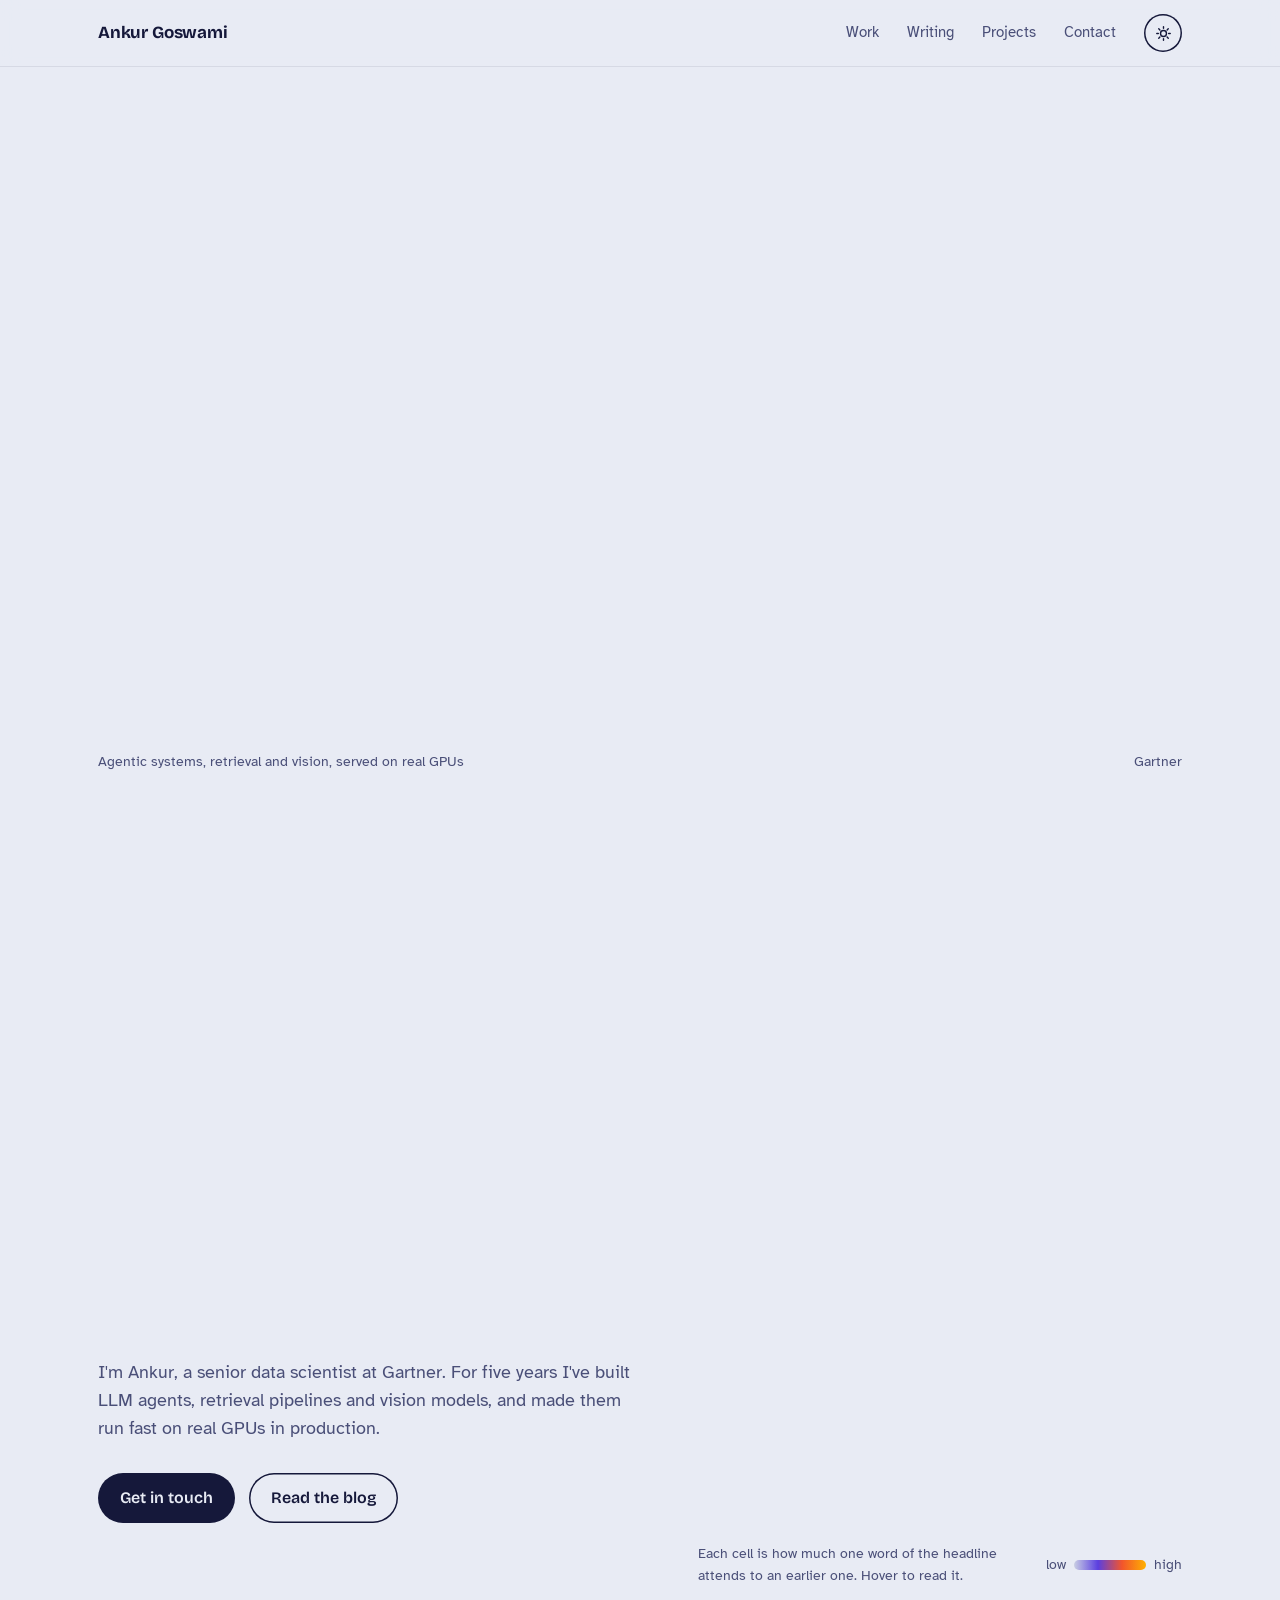
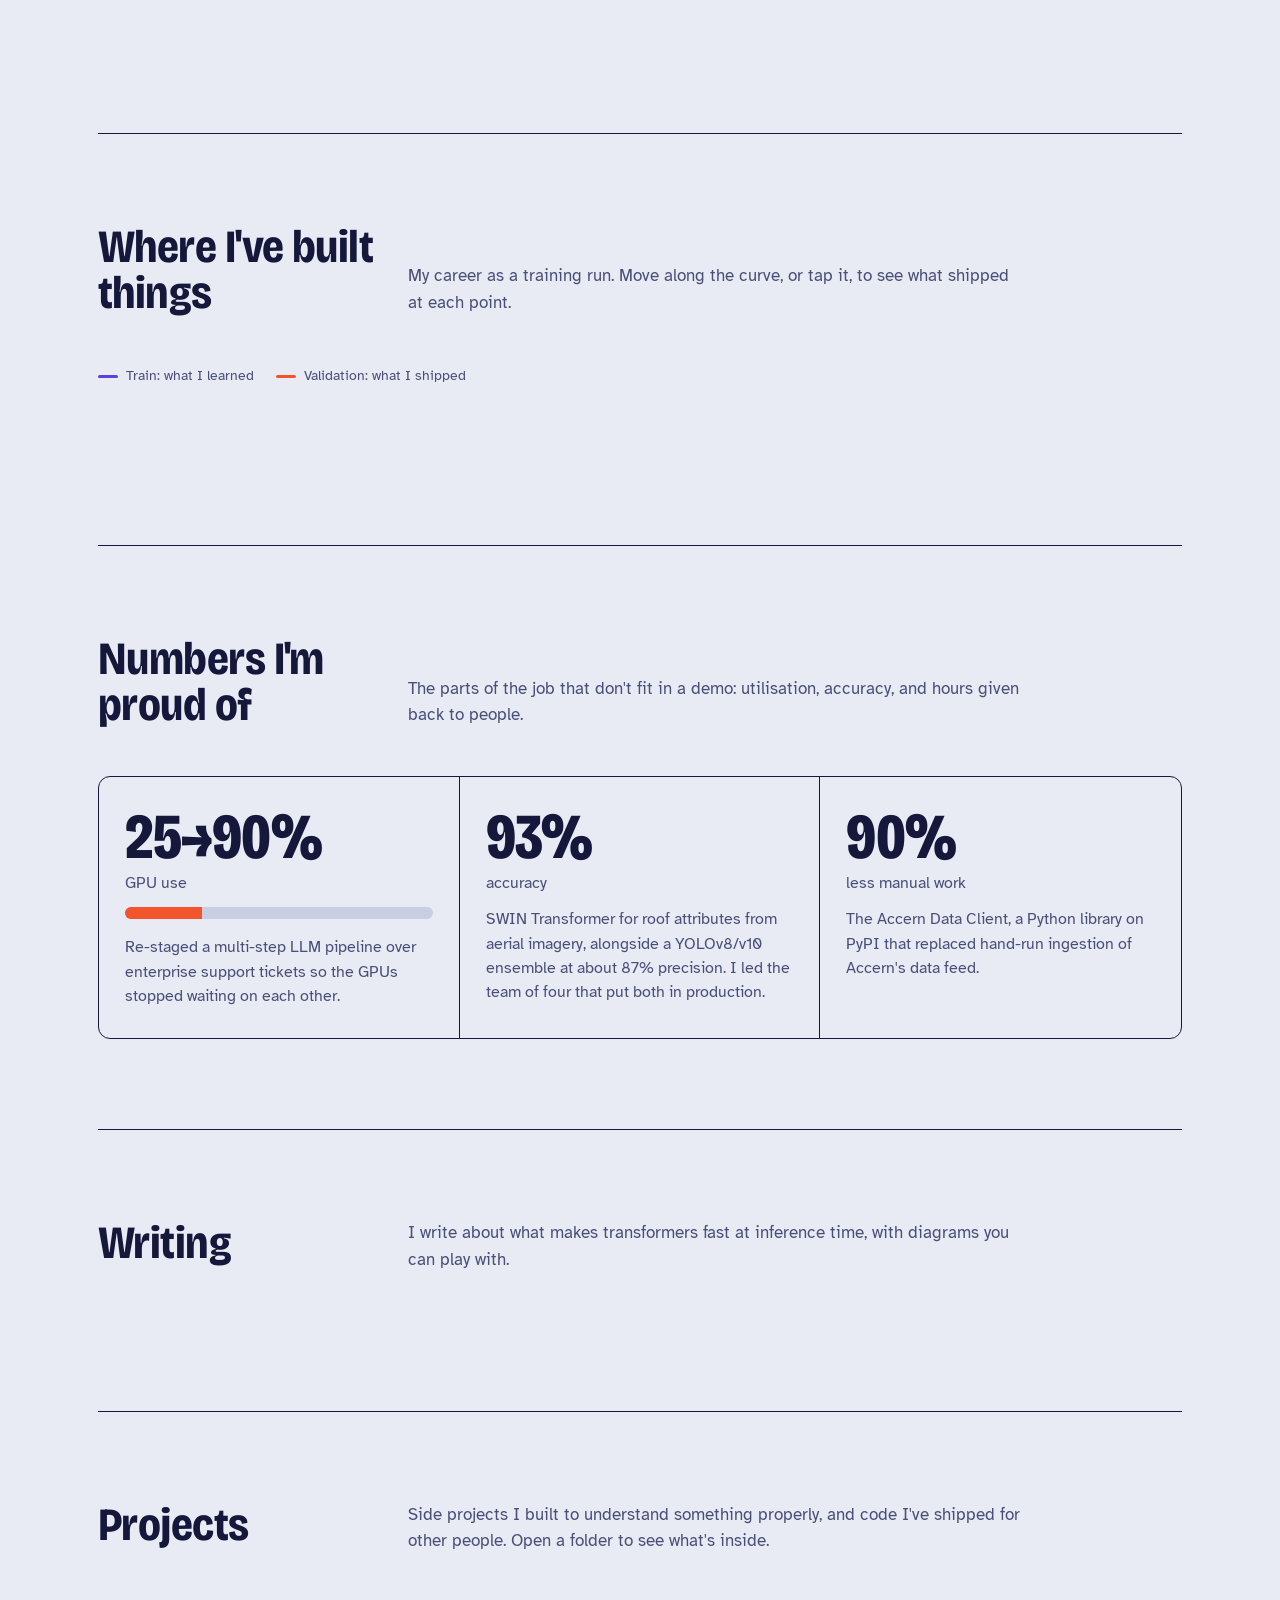
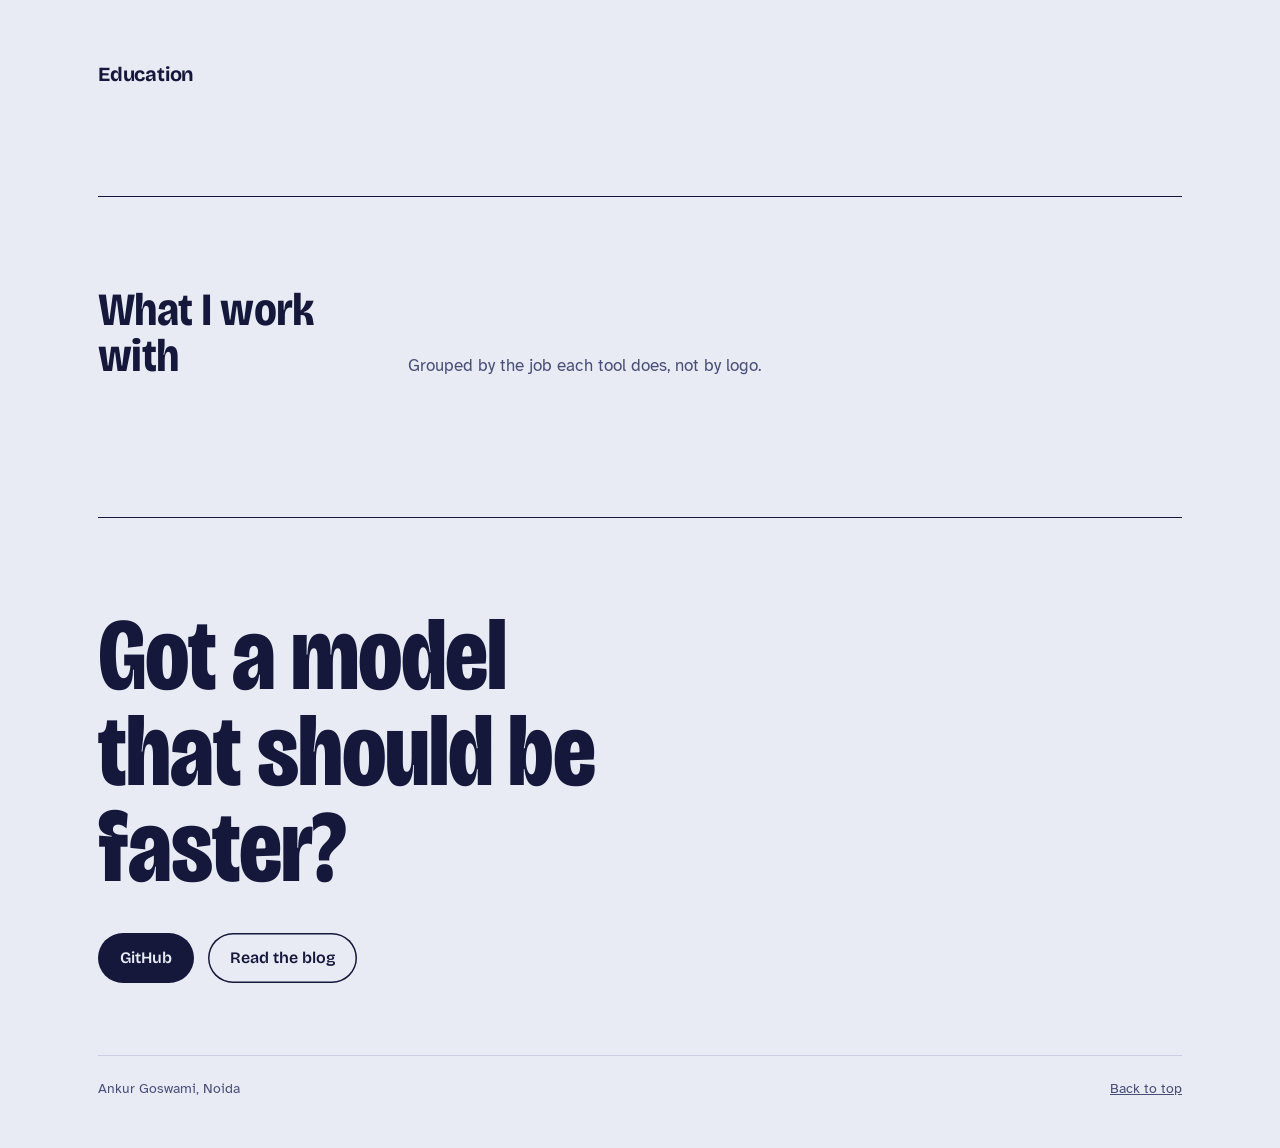
==== index.html @ 5a052a2c "Show skills grouped by job, with their logos Four columns on desktop, two on tablets, one on phones." ====
<!DOCTYPE html>
<html lang="en">
<head>
    <meta charset="UTF-8">
    <meta name="viewport" content="width=device-width, initial-scale=1.0">
    <title>Ankur Goswami — Data Scientist</title>
    <meta name="description" content="Ankur Goswami, senior data scientist. LLM agents, retrieval and vision models, served fast on real GPUs.">
    <script>try{var t=localStorage.getItem('theme')||(matchMedia('(prefers-color-scheme: dark)').matches?'dark':'light');document.documentElement.dataset.theme=t;}catch(e){}</script>
    <link rel="preconnect" href="https://fonts.googleapis.com">
    <link rel="preconnect" href="https://fonts.gstatic.com" crossorigin>
    <link href="https://fonts.googleapis.com/css2?family=Bricolage+Grotesque:opsz,wdth,wght@12..96,75..100,300..800&family=Atkinson+Hyperlegible:ital,wght@0,400;0,700;1,400&display=swap" rel="stylesheet">
    <link rel="stylesheet" href="tokens.css?v=1">
    <link rel="stylesheet" href="chrome.css?v=1">
    <link rel="stylesheet" href="home.css?v=5">
</head>
<body>
    <header class="topbar">
        <div class="topbar-inner">
            <a class="brand" href="#top" id="top">Ankur Goswami</a>
            <nav aria-label="Sections">
                <a href="#work">Work</a>
                <a href="#writing">Writing</a>
                <a href="#projects">Projects</a>
                <a href="#contact">Contact</a>
                <button class="theme-toggle" id="theme-toggle" aria-label="Switch to dark mode">
                    <svg class="icon-sun" viewBox="0 0 24 24" fill="none" stroke="currentColor" stroke-width="2" stroke-linecap="round" aria-hidden="true"><circle cx="12" cy="12" r="4.2"/><path d="M12 2.5v2.2M12 19.3v2.2M2.5 12h2.2M19.3 12h2.2M5.3 5.3l1.6 1.6M17.1 17.1l1.6 1.6M5.3 18.7l1.6-1.6M17.1 6.9l1.6-1.6"/></svg>
                    <svg class="icon-moon" viewBox="0 0 24 24" fill="currentColor" aria-hidden="true"><path d="M20 14.6A8.5 8.5 0 0 1 9.4 4a8.5 8.5 0 1 0 10.6 10.6z"/></svg>
                </button>
            </nav>
        </div>
    </header>

    <main class="wrap">
        <section class="intro" aria-labelledby="title">
            <h1 class="title" id="title">
                <span class="visually-hidden">Ankur Goswami, data scientist and AI researcher</span>
                <canvas id="title-canvas" data-titles="DATA SCIENTIST|AI RESEARCHER" aria-hidden="true"></canvas>
            </h1>
            <div class="title-meta">
                <span>Agentic systems, retrieval and vision, served on real GPUs</span>
                <span>Gartner</span>
            </div>
        </section>

        <section class="about" id="about" aria-label="About">
            <div class="hero">
                <div>
                    <p class="headline" id="headline" aria-label="I teach machines to think, so people can spend more time on what matters."></p>
                    <p class="lede">I'm Ankur, a senior data scientist at Gartner. For five years I've built LLM agents, retrieval pipelines and vision models, and made them run fast on real GPUs in production.</p>
                    <div class="row">
                        <a class="btn" href="#contact">Get in touch</a>
                        <a class="btn ghost" href="blog/">Read the blog</a>
                    </div>
                </div>
                <figure class="attention">
                    <canvas id="attention-canvas" role="img" aria-label="Animated causal attention map over the words of the headline. Hover a cell to see which word attends to which."></canvas>
                    <figcaption>
                        <span id="attention-readout">Each cell is how much one word of the headline attends to an earlier one. Hover to read it.</span>
                        <span class="legend" aria-hidden="true">low <i></i> high</span>
                    </figcaption>
                </figure>
            </div>
        </section>

        <section id="work" aria-labelledby="work-h">
            <div class="sec-head">
                <h2 id="work-h">Where I've built things</h2>
                <p>My career as a training run. Move along the curve, or tap it, to see what shipped at each point.</p>
            </div>
            <div class="run" id="run-chart"></div>
            <div class="run-legend" aria-hidden="true">
                <span><i style="--c: var(--line)"></i>Train: what I learned</span>
                <span><i style="--c: var(--ember)"></i>Validation: what I shipped</span>
            </div>
            <div class="run-readout" id="run-readout" aria-live="polite"></div>
            <div id="role-panel" aria-live="polite"></div>
        </section>

        <section aria-labelledby="wins-h">
            <div class="sec-head">
                <h2 id="wins-h">Numbers I'm proud of</h2>
                <p>The parts of the job that don't fit in a demo: utilisation, accuracy, and hours given back to people.</p>
            </div>
            <div class="wins">
                <div class="win">
                    <p class="fig">25→90%<small>GPU use</small></p>
                    <div class="gpu" id="gpu-bar" aria-hidden="true"><span></span></div>
                    <p>Re-staged a multi-step LLM pipeline over enterprise support tickets so the GPUs stopped waiting on each other.</p>
                </div>
                <div class="win">
                    <p class="fig">93%<small>accuracy</small></p>
                    <p>SWIN Transformer for roof attributes from aerial imagery, alongside a YOLOv8/v10 ensemble at about 87% precision. I led the team of four that put both in production.</p>
                </div>
                <div class="win">
                    <p class="fig">90%<small>less manual work</small></p>
                    <p>The Accern Data Client, a Python library on PyPI that replaced hand-run ingestion of Accern's data feed.</p>
                </div>
            </div>
        </section>

        <section id="writing" aria-labelledby="writing-h">
            <div class="sec-head">
                <h2 id="writing-h">Writing</h2>
                <p>I write about what makes transformers fast at inference time, with diagrams you can play with.</p>
            </div>
            <div class="posts" id="posts"></div>
        </section>

        <section id="projects" aria-labelledby="projects-h">
            <div class="sec-head">
                <h2 id="projects-h">Projects</h2>
                <p>Side projects I built to understand something properly, and code I've shipped for other people. Open a folder to see what's inside.</p>
            </div>
            <div class="folders" id="folders"></div>
            <div class="education">
                <h3 class="sub">Education</h3>
                <div id="education"></div>
            </div>
        </section>

        <section id="skills" aria-labelledby="skills-h">
            <div class="sec-head">
                <h2 id="skills-h">What I work with</h2>
                <p>Grouped by the job each tool does, not by logo.</p>
            </div>
            <div class="stack" id="skills-list"></div>
        </section>

        <section id="contact" class="end" aria-labelledby="contact-h">
            <h2 id="contact-h">Got a model that should be faster?</h2>
            <div class="row">
                <a class="btn" href="https://github.com/TheAnkurGoswami">GitHub</a>
                <a class="btn ghost" href="blog/">Read the blog</a>
            </div>
        </section>
    </main>

    <footer class="wrap">
        <div class="site-footer">
            <span>Ankur Goswami, Noida</span>
            <a href="#top">Back to top</a>
        </div>
    </footer>

    <script src="theme.js?v=1" defer></script>
    <script src="js/reveal.js?v=1" defer></script>
    <script type="module" src="js/main.js?v=3"></script>
</body>
</html>
---- tokens.css ----
/*
 * Design tokens shared by the home page and the blog.
 * Light is the default; [data-theme="dark"] on <html> switches palettes.
 * theme.js sets that attribute before first paint.
 */
:root {
  /* surfaces */
  --paper: #E8EBF4;        /* cool silicon grey */
  --paper-2: #DDE1EE;
  --sheet: #F7F8FC;        /* raised surfaces: opened folders, panels */
  --card: #15183A;         /* dark cards that stay dark in both themes */

  /* text and lines */
  --ink: #15183A;          /* deep die indigo */
  --ink-soft: #4A4F78;
  --ink-rgb: 21, 24, 58;   /* for rgba(var(--ink-rgb), a) */
  --cold: #C9CEE3;         /* empty attention cell, hairlines */

  /* accents: the attention heat ramp */
  --amber: #FFB000;
  --ember: #F2552C;
  --violet: #5B3FE0;
  --line: #5B3FE0;         /* chart strokes; lighter in dark mode */

  /* navy folders need lifting in dark mode */
  --folder-ink: #15183A;
  --folder-ink2: #262B5C;

  --display: "Bricolage Grotesque", system-ui, sans-serif;
  --body: "Atkinson Hyperlegible", system-ui, sans-serif;

  color-scheme: light;
}

[data-theme="dark"] {
  --paper: #0E1130;        /* the die at night */
  --paper-2: #1A1E46;
  --sheet: #161A3D;
  --card: #22275E;

  --ink: #E6E8F5;
  --ink-soft: #A3A8D0;
  --ink-rgb: 230, 232, 245;
  --cold: #272C58;

  --line: #9483FF;

  --folder-ink: #2B3176;
  --folder-ink2: #363D8C;

  color-scheme: dark;
}
---- chrome.css ----
/*
 * Site chrome shared by the home page and the blog: base reset,
 * the sticky top bar and the theme toggle. Needs tokens.css first.
 */
*, *::before, *::after { box-sizing: border-box; }
html { scroll-behavior: smooth; }
body {
  margin: 0;
  background: var(--paper);
  color: var(--ink);
  font-family: var(--body);
  font-size: 1.0625rem;
  line-height: 1.55;
  -webkit-font-smoothing: antialiased;
}
a { color: inherit; }
a:focus-visible, button:focus-visible { outline: 3px solid var(--violet); outline-offset: 3px; border-radius: 2px; }

.visually-hidden {
  position: absolute; width: 1px; height: 1px; overflow: hidden;
  clip: rect(0 0 0 0); white-space: nowrap;
}

/* top bar */
.topbar {
  position: sticky; top: 0; z-index: 20;
  background: color-mix(in srgb, var(--paper) 88%, transparent);
  backdrop-filter: blur(10px); -webkit-backdrop-filter: blur(10px);
  border-bottom: 1px solid rgba(var(--ink-rgb), .08);
}
.topbar-inner {
  max-width: 1180px; margin: 0 auto;
  padding: 14px clamp(20px, 4vw, 48px);
  display: flex; justify-content: space-between; align-items: center; gap: 16px;
}
.brand { font-family: var(--display); font-weight: 700; text-decoration: none; letter-spacing: -.01em; white-space: nowrap; }
.topbar nav { display: flex; align-items: center; gap: clamp(14px, 2.4vw, 28px); }
.topbar nav a { text-decoration: none; color: var(--ink-soft); font-size: .95rem; }
.topbar nav a:hover, .topbar nav a[aria-current] { color: var(--ink); text-decoration: underline; text-underline-offset: 4px; }

/* theme toggle */
.theme-toggle {
  all: unset; cursor: pointer; flex-shrink: 0;
  width: 38px; height: 38px; border-radius: 50%;
  display: grid; place-items: center;
  box-shadow: inset 0 0 0 1.5px var(--ink); color: var(--ink);
}
.theme-toggle:hover { background: var(--ink); color: var(--paper); }
.theme-toggle:focus-visible { outline: 3px solid var(--violet); outline-offset: 3px; }
.theme-toggle svg { width: 17px; height: 17px; }
.theme-toggle .icon-moon { display: none; }
[data-theme="dark"] .theme-toggle .icon-sun { display: none; }
[data-theme="dark"] .theme-toggle .icon-moon { display: block; }
::view-transition-old(root), ::view-transition-new(root) { animation: none; mix-blend-mode: normal; }

@media (max-width: 560px) {
  .topbar nav a:not([aria-current]) { display: none; }
}
@media (prefers-reduced-motion: reduce) {
  html { scroll-behavior: auto; }
  *, *::before, *::after { animation: none !important; transition: none !important; }
}
---- home.css ----
/*
 * Home page styles. Needs tokens.css and chrome.css first.
 * One block per section, in page order.
 * (style.css and script.js are the previous design; the blog still uses
 * them until it moves to the shared chrome.)
 */

/* ---------- layout ---------- */
.wrap { max-width: 1180px; margin: 0 auto; padding: 0 clamp(20px, 4vw, 48px); }

main > section { padding: clamp(64px, 10vh, 112px) 0; border-top: 1.5px solid var(--ink); scroll-margin-top: 64px; }
main > section:first-child { border-top: 0; }

.sec-head { display: grid; grid-template-columns: minmax(180px, .36fr) 1fr; gap: 32px; margin-bottom: 48px; }
.sec-head h2 {
  font-family: var(--display); font-weight: 720; font-variation-settings: "wdth" 85;
  font-size: clamp(1.9rem, 3.6vw, 2.9rem); line-height: 1; letter-spacing: -.012em; margin: 0;
}
.sec-head p { margin: 0; max-width: 36em; color: var(--ink-soft); align-self: end; }

/* Headings rise into place on first view (js/reveal.js adds .reveal). */
.sec-head.reveal h2, .sec-head.reveal p { opacity: 0; transform: translateY(28px); transition: opacity .7s ease, transform .7s cubic-bezier(.2, .7, .2, 1); }
.sec-head.reveal p { transition-delay: .12s; }
.sec-head.reveal.is-in h2, .sec-head.reveal.is-in p { opacity: 1; transform: none; }

/* Each section's top is a resting point when scrolling. */
main > section:not(.intro):not(.about) { scroll-snap-align: start; scroll-margin-top: 67px; }

h3.sub { font-family: var(--display); font-size: 1.25rem; font-weight: 700; margin: 0 0 16px; letter-spacing: -.01em; }

/* ---------- buttons ---------- */
.row { display: flex; flex-wrap: wrap; gap: 14px; align-items: center; }
.btn {
  display: inline-block; font-family: var(--display); font-weight: 600; text-decoration: none;
  padding: 13px 22px; border-radius: 999px; background: var(--ink); color: var(--paper); font-size: 1rem;
}
.btn:hover { background: var(--violet); color: #fff; }
.btn.ghost { background: transparent; color: var(--ink); box-shadow: inset 0 0 0 1.5px var(--ink); }
.btn.ghost:hover { background: var(--ink); color: var(--paper); }

/* ---------- title: letters built from attention cells ---------- */
/* The first screen is just the title, centred; the hero waits below the fold. */
.intro {
  position: relative;
  min-height: calc(100vh - 67px);   /* fallback for browsers without svh */
  min-height: calc(100svh - 67px);  /* 67px ≈ the sticky top bar */
  display: flex; flex-direction: column; justify-content: center;
  padding: 48px 0;
}
.title { margin: 0; font-size: inherit; font-weight: inherit; }
.title canvas { display: block; width: 100%; cursor: crosshair; }
.title-meta { display: flex; justify-content: space-between; gap: 16px; margin-top: 14px; font-size: .88rem; color: var(--ink-soft); }
@media (max-width: 900px) { .title-meta span:last-child { display: none; } }


/* ---------- hero: decoded headline + attention map ---------- */
/* The hero also fills a screen, so the next section's rule stays out of
   sight until you scroll. */
main > section.about {
  border-top: 0;
  min-height: calc(100vh - 67px);
  min-height: calc(100svh - 67px);
  display: flex; align-items: center;
  padding: 32px 0;
}
.about > .hero { width: 100%; }

/* Settle on whole screens: the title, the hero, then each section's top. */
html { scroll-snap-type: y proximity; }
.intro, .about { scroll-snap-align: start; scroll-margin-top: 67px; }
.hero { display: grid; grid-template-columns: 1.05fr .95fr; gap: clamp(28px, 5vw, 72px); align-items: center; }
.headline {
  font-family: var(--display); font-weight: 520; font-variation-settings: "wdth" 90;
  font-size: clamp(2rem, 4.4vw, 3.8rem); line-height: 1; letter-spacing: -.03em; margin: 0 0 24px; min-height: 4em;
}
.tok { display: inline; border-radius: 4px; padding: 0 .04em; margin: 0 -.04em; cursor: default; transition: background .25s, color .25s; }
.tok.lit { background: var(--ink); color: var(--paper); }
.tok.near { background: var(--amber); color: #15183A; }
.tok.pending { opacity: 0; }
.caret {
  display: inline-block; width: .08em; height: .82em; margin-left: .06em; vertical-align: -.05em;
  background: var(--ember); animation: blink 1s steps(1) infinite;
}
@keyframes blink { 50% { opacity: 0; } }
.lede { max-width: 34em; color: var(--ink-soft); margin: 0 0 30px; font-size: 1.125rem; }
.hero .lede, .hero .row { transition: opacity .6s ease, transform .6s cubic-bezier(.2, .7, .2, 1); }
.hero .row { transition-delay: .12s; }
.hero.is-waiting .lede, .hero.is-waiting .row { opacity: 0; transform: translateY(12px); }

.attention { margin: 0; }
.attention canvas { width: 100%; aspect-ratio: 1 / 1; display: block; touch-action: none; }
.attention figcaption { display: flex; justify-content: space-between; gap: 16px; font-size: .88rem; color: var(--ink-soft); margin-top: 12px; }
.attention figcaption b { color: var(--ink); }
.legend { display: flex; align-items: center; gap: 8px; white-space: nowrap; }
.legend i { display: inline-block; width: 72px; height: 10px; border-radius: 5px; background: linear-gradient(90deg, var(--cold), var(--violet), var(--ember), var(--amber)); }

@media (max-width: 900px) {
  .hero { grid-template-columns: 1fr; }
  .headline { min-height: 0; }
}

/* ---------- experience: training run ---------- */
.run { position: relative; margin-bottom: 8px; touch-action: pan-y; }
.run svg { display: block; width: 100%; overflow: visible; cursor: crosshair; }
.run svg:focus-visible { outline: 3px solid var(--violet); outline-offset: 6px; border-radius: 4px; }
.run text { font-family: var(--body); font-size: 12px; fill: var(--ink-soft); }
.run text.band { font-family: var(--display); font-weight: 650; font-size: 13px; fill: var(--ink); }
.run text.note { font-family: var(--display); font-weight: 600; font-size: 12.5px; fill: var(--ink); }
.run-legend { display: flex; flex-wrap: wrap; gap: 8px 22px; align-items: center; font-size: .9rem; color: var(--ink-soft); margin: 6px 0 10px; }
.run-legend i { display: inline-block; width: 20px; height: 3px; border-radius: 2px; background: var(--c); vertical-align: middle; margin-right: 8px; }
.run-readout { font-size: .95rem; min-height: 1.5em; margin-bottom: 36px; }
.run-readout b { font-family: var(--display); font-weight: 650; }

.role { display: grid; grid-template-columns: minmax(180px, .36fr) 1fr; gap: 32px; }
.role h3 { font-family: var(--display); font-size: 1.6rem; font-weight: 700; letter-spacing: -.02em; margin: 0 0 4px; line-height: 1.1; }
.role .when { color: var(--ink-soft); font-size: .95rem; }
.items { display: grid; grid-template-columns: repeat(2, 1fr); gap: 28px 40px; }
.items h4 { font-family: var(--display); font-weight: 650; font-size: 1.12rem; margin: 0 0 6px; letter-spacing: -.01em; }
.items p { margin: 0; color: var(--ink-soft); max-width: 40ch; }
@media (max-width: 900px) {
  .role { grid-template-columns: 1fr; gap: 12px; }
  .items { grid-template-columns: 1fr; }
}

/* ---------- highlights ---------- */
.wins { display: grid; grid-template-columns: repeat(3, 1fr); border: 1.5px solid var(--ink); border-radius: 12px; overflow: hidden; }
.win { padding: 28px 26px 30px; border-right: 1.5px solid var(--ink); }
.win:last-child { border-right: 0; }
.win p { margin: 16px 0 0; color: var(--ink-soft); font-size: .98rem; }
.win .fig {
  margin: 0; color: var(--ink);
  font-family: var(--display); font-weight: 780; font-variation-settings: "wdth" 78;
  font-size: clamp(2.6rem, 5vw, 4rem); line-height: 1; letter-spacing: -.01em;
  display: flex; flex-direction: column; gap: 6px;
}
.win .fig small { font-family: var(--body); font-size: 1rem; font-weight: 400; color: var(--ink-soft); letter-spacing: 0; }
.gpu { height: 12px; border-radius: 6px; background: var(--cold); margin: 16px 0 0; overflow: hidden; }
.gpu span { display: block; height: 100%; width: 25%; background: var(--ember); transition: width 1.6s cubic-bezier(.2, .7, .2, 1); }
.gpu.is-filled span { width: 91%; }
@media (max-width: 900px) {
  .wins { grid-template-columns: 1fr; }
  .win { border-right: 0; border-bottom: 1.5px solid var(--ink); }
  .win:last-child { border-bottom: 0; }
}

/* ---------- writing ---------- */
.posts { display: grid; grid-template-columns: 1fr 1fr; gap: 28px; }
.post {
  display: block; position: relative; overflow: hidden; min-height: 250px;
  padding: 30px; border-radius: 14px; text-decoration: none;
  background: var(--card); color: #E8EBF4;
}
.post:nth-child(2) { background: var(--violet); }
.post h3 {
  font-family: var(--display); font-weight: 720; font-size: clamp(1.6rem, 2.8vw, 2.2rem);
  letter-spacing: -.025em; line-height: 1.02; margin: 0 0 12px; max-width: 12ch;
}
.post p { margin: 0 0 18px; opacity: .82; max-width: 30ch; }
.post .meta { font-size: .88rem; opacity: .7; }
.post canvas { position: absolute; right: -6px; bottom: -6px; width: 150px; height: 150px; opacity: .9; }
.post:hover h3 { text-decoration: underline; text-underline-offset: 6px; text-decoration-thickness: 2px; }
@media (max-width: 900px) { .posts { grid-template-columns: 1fr; } }

/* ---------- projects: folders ---------- */
.folders { display: grid; grid-template-columns: repeat(4, 1fr); gap: clamp(18px, 2.6vw, 34px) clamp(14px, 2vw, 26px); }
.folder {
  all: unset; box-sizing: border-box; position: relative; display: block;
  aspect-ratio: 5 / 4; cursor: pointer; perspective: 900px;
  --c: var(--folder-ink); --c2: var(--folder-ink2); --fg: #E8EBF4;
}
.folder.violet { --c: #5B3FE0; --c2: #4A30C4; }
.folder.ember { --c: #F2552C; --c2: #D8431D; }
.folder.slate { --c: #8C93BD; --c2: #767DAA; --fg: #15183A; }
.folder.oss { --c: #FFB000; --c2: #E59E00; --fg: #15183A; }
.folder:focus-visible { outline: 3px solid var(--violet); outline-offset: 6px; border-radius: 12px; }

.folder .back { position: absolute; inset: 12% 0 0 0; background: var(--c2); border-radius: 4px 12px 12px 12px; }
.folder .back::before { content: ""; position: absolute; left: 0; top: -13%; width: 44%; height: 14%; background: var(--c2); border-radius: 10px 10px 0 0; }
.folder .tab { position: absolute; left: 12px; top: -1px; z-index: 1; font-size: .74rem; color: var(--fg); opacity: .85; white-space: nowrap; }

.folder .paper {
  position: absolute; left: 6%; right: 6%; top: 16%; bottom: 8%; padding: 9%;
  background: #F7F8FC; border-radius: 6px; box-shadow: 0 1px 0 rgba(21, 24, 58, .08);
  transform: translateY(8%); transition: transform .45s cubic-bezier(.2, .8, .2, 1);
}
.folder .paper i { display: block; height: 5px; border-radius: 3px; background: #DCE0EC; margin-bottom: 7px; }
.folder .paper i:nth-child(1) { width: 55%; background: #C9CEE3; }
.folder .paper i:nth-child(2) { width: 85%; }
.folder .paper i:nth-child(3) { width: 70%; }

.folder .front {
  position: absolute; inset: 30% 0 0 0; padding: clamp(12px, 1.4vw, 18px);
  display: flex; flex-direction: column; justify-content: space-between;
  background: var(--c); color: var(--fg); border-radius: 10px;
  box-shadow: 0 -1px 0 rgba(255, 255, 255, .08) inset;
  transform-origin: 50% 100%; transition: transform .45s cubic-bezier(.2, .8, .2, 1);
}
.folder .front svg { position: absolute; right: clamp(10px, 1.2vw, 16px); bottom: clamp(10px, 1.2vw, 16px); width: 24%; height: auto; opacity: .85; }
.folder .ft { font-family: var(--display); font-weight: 760; font-variation-settings: "wdth" 80; font-size: clamp(1.05rem, 1.7vw, 1.45rem); line-height: .98; letter-spacing: -.008em; }
.folder .fs { font-size: .84rem; opacity: .75; max-width: 70%; }

.folder:hover .front, .folder:focus-visible .front { transform: rotateX(-16deg); }
.folder:hover .paper, .folder:focus-visible .paper { transform: translateY(-6%); }
.folder[aria-expanded="true"] .front { transform: rotateX(-30deg); }
.folder[aria-expanded="true"] .paper { transform: translateY(-16%); }

.sheet {
  grid-column: 1 / -1; display: grid; grid-template-columns: 1.2fr 1fr;
  background: var(--sheet); border-radius: 14px; box-shadow: 0 0 0 1.5px var(--ink); overflow: hidden;
  animation: sheet-in .4s cubic-bezier(.2, .8, .2, 1);
}
@keyframes sheet-in { from { opacity: 0; transform: translateY(-10px); } }
.sheet > div { padding: clamp(20px, 3vw, 34px); }
.sheet > div + div { border-left: 1.5px dashed var(--cold); }
.sheet .label { font-size: .84rem; color: var(--ink-soft); margin: 0 0 10px; }
.sheet h3 { font-family: var(--display); font-weight: 760; font-variation-settings: "wdth" 82; font-size: clamp(1.7rem, 3vw, 2.4rem); letter-spacing: -.01em; line-height: 1; margin: 0 0 14px; }
.sheet p { margin: 0 0 14px; color: var(--ink-soft); max-width: 36em; }
.sheet ul { margin: 0; padding-left: 1.1em; color: var(--ink-soft); }
.sheet li { margin: 4px 0; }
.chips { display: flex; flex-wrap: wrap; gap: 8px; margin: 18px 0 22px; }
.chips span { font-size: .86rem; padding: 5px 11px; border-radius: 999px; background: var(--paper-2); }
.sheet .actions { display: flex; flex-wrap: wrap; gap: 10px; align-items: center; }
.sheet .close { all: unset; cursor: pointer; margin-left: 6px; font-size: .9rem; color: var(--ink-soft); text-decoration: underline; text-underline-offset: 3px; }
.sheet .close:focus-visible { outline: 3px solid var(--violet); }

.education { margin-top: 56px; max-width: 40em; }
.education p { margin: 0; color: var(--ink-soft); }
.education b { color: var(--ink); font-family: var(--display); font-weight: 650; }

@media (max-width: 900px) {
  .folders { grid-template-columns: 1fr 1fr; }
  .folder { aspect-ratio: 1 / 1; }
  .folder .front { inset: 26% 0 0 0; }
  .folder .ft { font-size: 1.05rem; }
  .folder .fs { font-size: .76rem; }
  .folder .tab { font-size: .66rem; }
  .sheet { grid-template-columns: 1fr; }
  .sheet > div + div { border-left: 0; border-top: 1.5px dashed var(--cold); }
}

/* ---------- skills ---------- */
.stack { display: grid; grid-template-columns: repeat(4, 1fr); gap: 28px; }
.stack h3 { font-family: var(--display); font-weight: 650; font-size: 1.05rem; margin: 0 0 12px; }
.stack ul { list-style: none; margin: 0; padding: 0; display: flex; flex-wrap: wrap; gap: 8px; }
.stack li {
  display: inline-flex; align-items: center; gap: 7px;
  padding: 5px 11px; border-radius: 999px; background: var(--paper-2);
  font-size: .9rem; color: var(--ink);
}
.stack img { width: 18px; height: 18px; object-fit: contain; border-radius: 4px; background: #15183A; padding: 2px; } /* logos were drawn for a dark background */
@media (max-width: 900px) { .stack { grid-template-columns: 1fr 1fr; } }
@media (max-width: 560px) { .stack { grid-template-columns: 1fr; } }

/* ---------- contact ---------- */
.end { padding-bottom: 72px; }
.end h2 {
  font-family: var(--display); font-weight: 780; font-variation-settings: "wdth" 80;
  font-size: clamp(2.6rem, 8vw, 7rem); line-height: .94; letter-spacing: -.01em; margin: 0 0 36px; max-width: 11ch;
}

/* ---------- footer ---------- */
.site-footer {
  display: flex; justify-content: space-between; gap: 16px;
  font-size: .88rem; color: var(--ink-soft);
  padding-top: 22px; padding-bottom: 48px;
  border-top: 1px solid var(--cold);
}

@media (max-width: 900px) {
  .sec-head { grid-template-columns: 1fr; gap: 12px; }
}
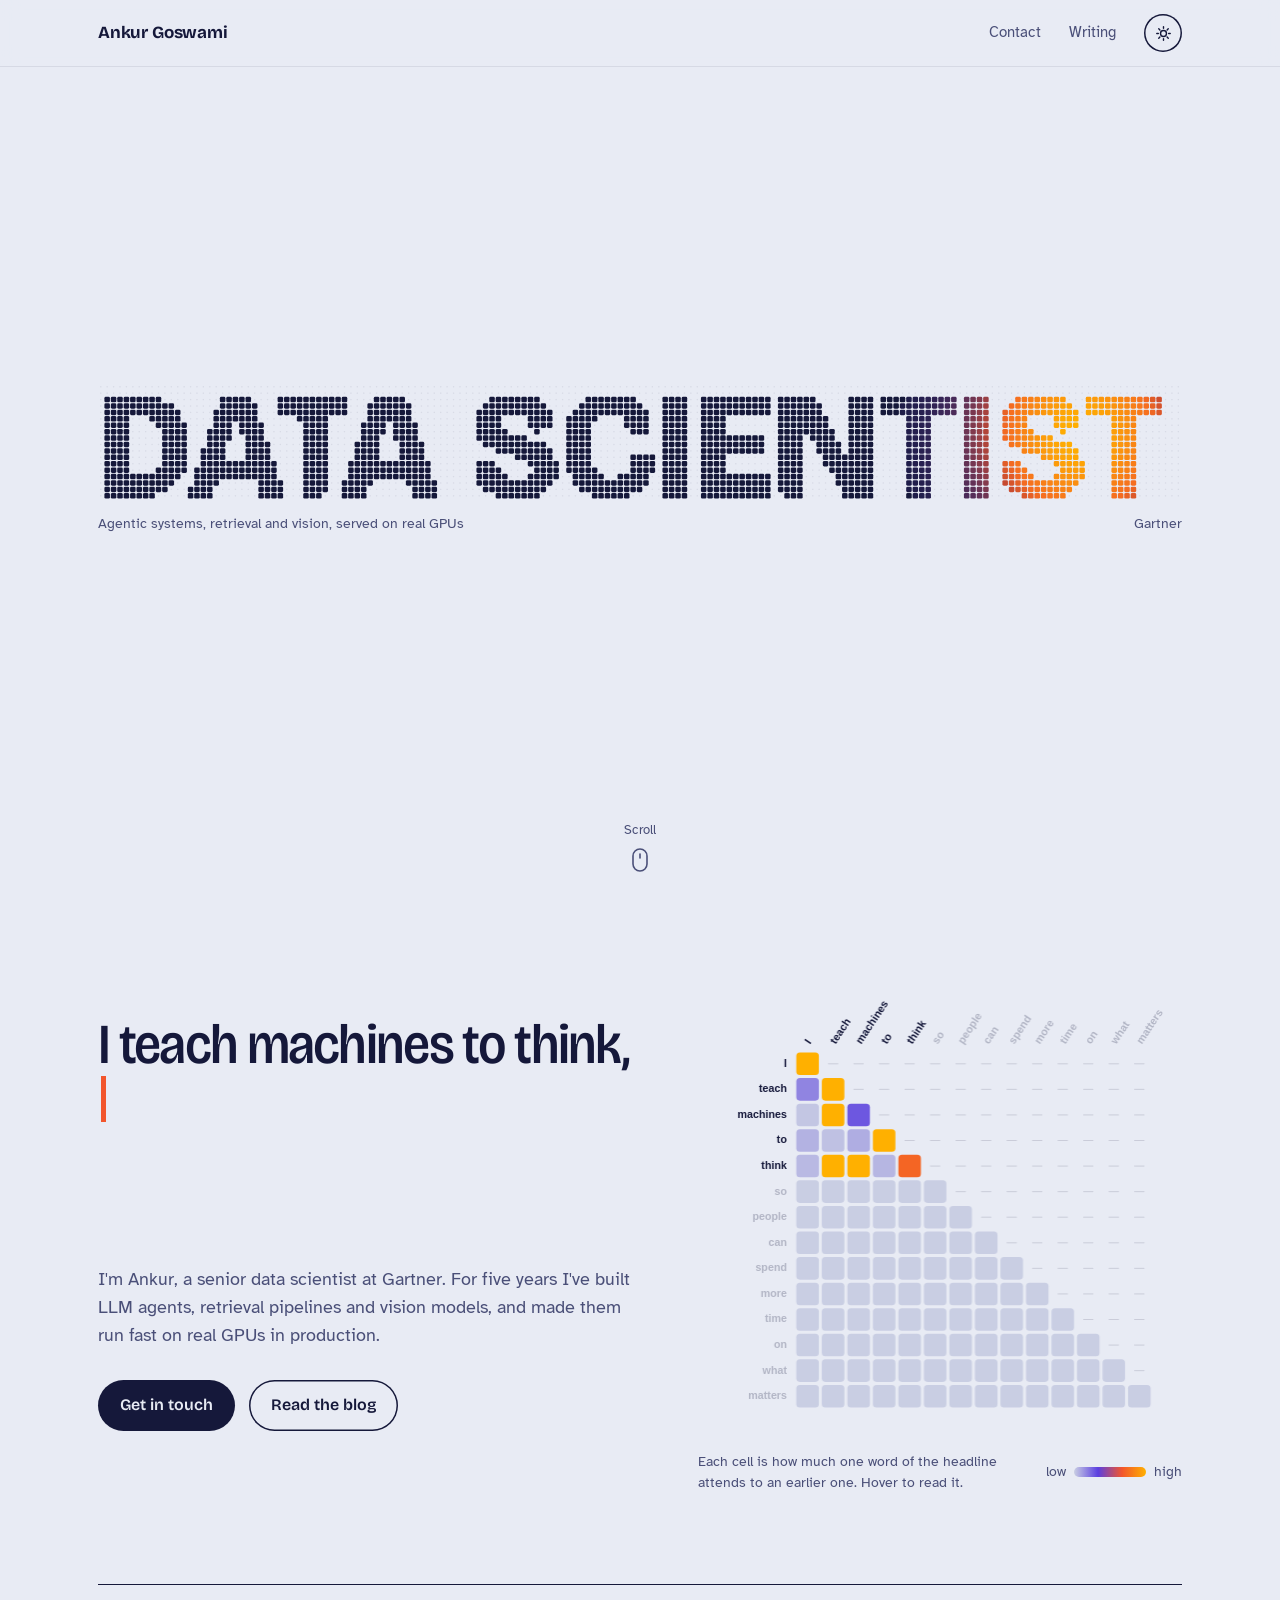
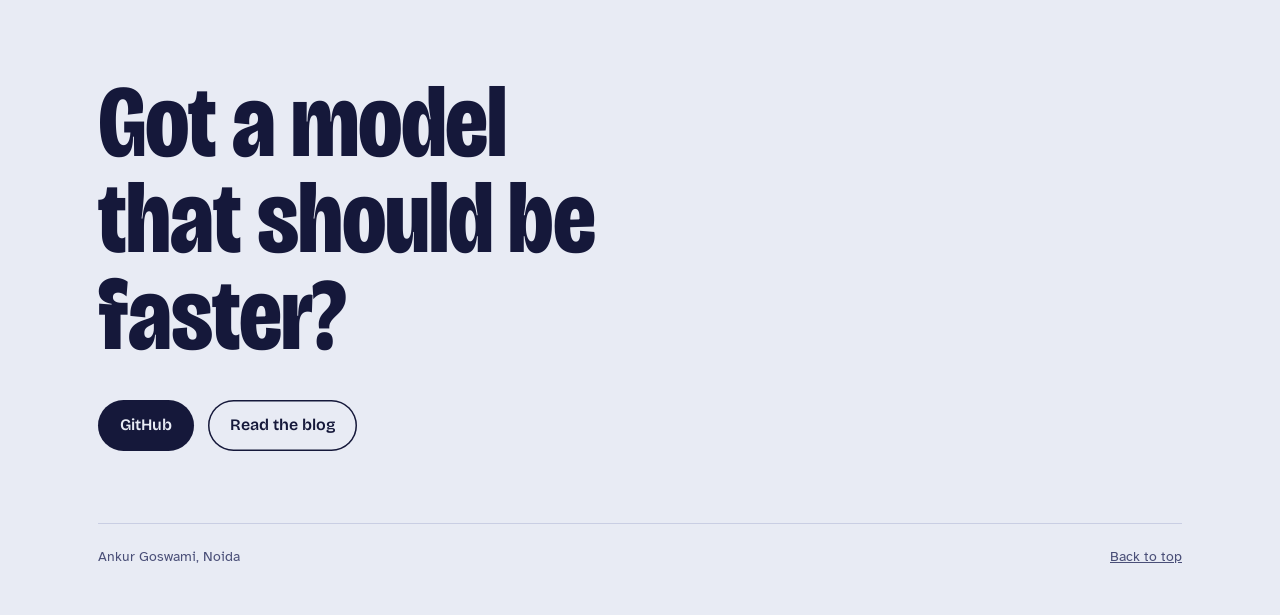
==== commit 8009516c: "Give the title the whole first screen, with the headline below The cell-grid title now sits centred " ====
--- a/index.html
+++ b/index.html
@@ -11,17 +11,15 @@
     <link href="https://fonts.googleapis.com/css2?family=Bricolage+Grotesque:opsz,wdth,wght@12..96,75..100,300..800&family=Atkinson+Hyperlegible:ital,wght@0,400;0,700;1,400&display=swap" rel="stylesheet">
     <link rel="stylesheet" href="tokens.css?v=1">
     <link rel="stylesheet" href="chrome.css?v=1">
-    <link rel="stylesheet" href="home.css?v=5">
+    <link rel="stylesheet" href="home.css?v=1">
 </head>
 <body>
     <header class="topbar">
         <div class="topbar-inner">
             <a class="brand" href="#top" id="top">Ankur Goswami</a>
             <nav aria-label="Sections">
-                <a href="#work">Work</a>
-                <a href="#writing">Writing</a>
-                <a href="#projects">Projects</a>
                 <a href="#contact">Contact</a>
+                <a href="blog/">Writing</a>
                 <button class="theme-toggle" id="theme-toggle" aria-label="Switch to dark mode">
                     <svg class="icon-sun" viewBox="0 0 24 24" fill="none" stroke="currentColor" stroke-width="2" stroke-linecap="round" aria-hidden="true"><circle cx="12" cy="12" r="4.2"/><path d="M12 2.5v2.2M12 19.3v2.2M2.5 12h2.2M19.3 12h2.2M5.3 5.3l1.6 1.6M17.1 17.1l1.6 1.6M5.3 18.7l1.6-1.6M17.1 6.9l1.6-1.6"/></svg>
                     <svg class="icon-moon" viewBox="0 0 24 24" fill="currentColor" aria-hidden="true"><path d="M20 14.6A8.5 8.5 0 0 1 9.4 4a8.5 8.5 0 1 0 10.6 10.6z"/></svg>
@@ -40,6 +38,10 @@
                 <span>Agentic systems, retrieval and vision, served on real GPUs</span>
                 <span>Gartner</span>
             </div>
+            <a class="scroll-cue" href="#about">
+                <span>Scroll</span>
+                <svg viewBox="0 0 16 24" fill="none" stroke="currentColor" stroke-width="1.6" stroke-linecap="round" aria-hidden="true"><rect x="1" y="1" width="14" height="22" rx="7"/><path class="wheel" d="M8 6v4"/></svg>
+            </a>
         </section>
 
         <section class="about" id="about" aria-label="About">
@@ -62,70 +64,6 @@
             </div>
         </section>
 
-        <section id="work" aria-labelledby="work-h">
-            <div class="sec-head">
-                <h2 id="work-h">Where I've built things</h2>
-                <p>My career as a training run. Move along the curve, or tap it, to see what shipped at each point.</p>
-            </div>
-            <div class="run" id="run-chart"></div>
-            <div class="run-legend" aria-hidden="true">
-                <span><i style="--c: var(--line)"></i>Train: what I learned</span>
-                <span><i style="--c: var(--ember)"></i>Validation: what I shipped</span>
-            </div>
-            <div class="run-readout" id="run-readout" aria-live="polite"></div>
-            <div id="role-panel" aria-live="polite"></div>
-        </section>
-
-        <section aria-labelledby="wins-h">
-            <div class="sec-head">
-                <h2 id="wins-h">Numbers I'm proud of</h2>
-                <p>The parts of the job that don't fit in a demo: utilisation, accuracy, and hours given back to people.</p>
-            </div>
-            <div class="wins">
-                <div class="win">
-                    <p class="fig">25→90%<small>GPU use</small></p>
-                    <div class="gpu" id="gpu-bar" aria-hidden="true"><span></span></div>
-                    <p>Re-staged a multi-step LLM pipeline over enterprise support tickets so the GPUs stopped waiting on each other.</p>
-                </div>
-                <div class="win">
-                    <p class="fig">93%<small>accuracy</small></p>
-                    <p>SWIN Transformer for roof attributes from aerial imagery, alongside a YOLOv8/v10 ensemble at about 87% precision. I led the team of four that put both in production.</p>
-                </div>
-                <div class="win">
-                    <p class="fig">90%<small>less manual work</small></p>
-                    <p>The Accern Data Client, a Python library on PyPI that replaced hand-run ingestion of Accern's data feed.</p>
-                </div>
-            </div>
-        </section>
-
-        <section id="writing" aria-labelledby="writing-h">
-            <div class="sec-head">
-                <h2 id="writing-h">Writing</h2>
-                <p>I write about what makes transformers fast at inference time, with diagrams you can play with.</p>
-            </div>
-            <div class="posts" id="posts"></div>
-        </section>
-
-        <section id="projects" aria-labelledby="projects-h">
-            <div class="sec-head">
-                <h2 id="projects-h">Projects</h2>
-                <p>Side projects I built to understand something properly, and code I've shipped for other people. Open a folder to see what's inside.</p>
-            </div>
-            <div class="folders" id="folders"></div>
-            <div class="education">
-                <h3 class="sub">Education</h3>
-                <div id="education"></div>
-            </div>
-        </section>
-
-        <section id="skills" aria-labelledby="skills-h">
-            <div class="sec-head">
-                <h2 id="skills-h">What I work with</h2>
-                <p>Grouped by the job each tool does, not by logo.</p>
-            </div>
-            <div class="stack" id="skills-list"></div>
-        </section>
-
         <section id="contact" class="end" aria-labelledby="contact-h">
             <h2 id="contact-h">Got a model that should be faster?</h2>
             <div class="row">
@@ -143,7 +81,6 @@
     </footer>
 
     <script src="theme.js?v=1" defer></script>
-    <script src="js/reveal.js?v=1" defer></script>
-    <script type="module" src="js/main.js?v=3"></script>
+    <script type="module" src="js/main.js?v=1"></script>
 </body>
 </html>
--- a/home.css
+++ b/home.css
@@ -8,7 +8,7 @@
 /* ---------- layout ---------- */
 .wrap { max-width: 1180px; margin: 0 auto; padding: 0 clamp(20px, 4vw, 48px); }
 
-main > section { padding: clamp(64px, 10vh, 112px) 0; border-top: 1.5px solid var(--ink); scroll-margin-top: 64px; }
+main > section { padding: clamp(64px, 10vh, 112px) 0; border-top: 1.5px solid var(--ink); }
 main > section:first-child { border-top: 0; }
 
 .sec-head { display: grid; grid-template-columns: minmax(180px, .36fr) 1fr; gap: 32px; margin-bottom: 48px; }
@@ -17,14 +17,6 @@
   font-size: clamp(1.9rem, 3.6vw, 2.9rem); line-height: 1; letter-spacing: -.012em; margin: 0;
 }
 .sec-head p { margin: 0; max-width: 36em; color: var(--ink-soft); align-self: end; }
-
-/* Headings rise into place on first view (js/reveal.js adds .reveal). */
-.sec-head.reveal h2, .sec-head.reveal p { opacity: 0; transform: translateY(28px); transition: opacity .7s ease, transform .7s cubic-bezier(.2, .7, .2, 1); }
-.sec-head.reveal p { transition-delay: .12s; }
-.sec-head.reveal.is-in h2, .sec-head.reveal.is-in p { opacity: 1; transform: none; }
-
-/* Each section's top is a resting point when scrolling. */
-main > section:not(.intro):not(.about) { scroll-snap-align: start; scroll-margin-top: 67px; }
 
 h3.sub { font-family: var(--display); font-size: 1.25rem; font-weight: 700; margin: 0 0 16px; letter-spacing: -.01em; }
 
@@ -45,29 +37,25 @@
   min-height: calc(100vh - 67px);   /* fallback for browsers without svh */
   min-height: calc(100svh - 67px);  /* 67px ≈ the sticky top bar */
   display: flex; flex-direction: column; justify-content: center;
-  padding: 48px 0;
+  padding: 48px 0 96px;
 }
 .title { margin: 0; font-size: inherit; font-weight: inherit; }
 .title canvas { display: block; width: 100%; cursor: crosshair; }
 .title-meta { display: flex; justify-content: space-between; gap: 16px; margin-top: 14px; font-size: .88rem; color: var(--ink-soft); }
 @media (max-width: 900px) { .title-meta span:last-child { display: none; } }
 
+.scroll-cue {
+  position: absolute; left: 50%; bottom: 28px; transform: translateX(-50%);
+  display: flex; flex-direction: column; align-items: center; gap: 8px;
+  font-size: .82rem; color: var(--ink-soft); text-decoration: none;
+}
+.scroll-cue svg { width: 16px; height: 24px; }
+.scroll-cue .wheel { animation: wheel 1.8s ease-in-out infinite; }
+.scroll-cue:hover { color: var(--ink); }
+@keyframes wheel { 0% { transform: translateY(0); opacity: 1; } 70% { transform: translateY(5px); opacity: 0; } 100% { opacity: 0; } }
 
 /* ---------- hero: decoded headline + attention map ---------- */
-/* The hero also fills a screen, so the next section's rule stays out of
-   sight until you scroll. */
-main > section.about {
-  border-top: 0;
-  min-height: calc(100vh - 67px);
-  min-height: calc(100svh - 67px);
-  display: flex; align-items: center;
-  padding: 32px 0;
-}
-.about > .hero { width: 100%; }
-
-/* Settle on whole screens: the title, the hero, then each section's top. */
-html { scroll-snap-type: y proximity; }
-.intro, .about { scroll-snap-align: start; scroll-margin-top: 67px; }
+main > section.about { border-top: 0; padding-top: clamp(24px, 6vh, 64px); }
 .hero { display: grid; grid-template-columns: 1.05fr .95fr; gap: clamp(28px, 5vw, 72px); align-items: center; }
 .headline {
   font-family: var(--display); font-weight: 520; font-variation-settings: "wdth" 90;
@@ -83,9 +71,6 @@
 }
 @keyframes blink { 50% { opacity: 0; } }
 .lede { max-width: 34em; color: var(--ink-soft); margin: 0 0 30px; font-size: 1.125rem; }
-.hero .lede, .hero .row { transition: opacity .6s ease, transform .6s cubic-bezier(.2, .7, .2, 1); }
-.hero .row { transition-delay: .12s; }
-.hero.is-waiting .lede, .hero.is-waiting .row { opacity: 0; transform: translateY(12px); }
 
 .attention { margin: 0; }
 .attention canvas { width: 100%; aspect-ratio: 1 / 1; display: block; touch-action: none; }
@@ -98,158 +83,6 @@
   .hero { grid-template-columns: 1fr; }
   .headline { min-height: 0; }
 }
-
-/* ---------- experience: training run ---------- */
-.run { position: relative; margin-bottom: 8px; touch-action: pan-y; }
-.run svg { display: block; width: 100%; overflow: visible; cursor: crosshair; }
-.run svg:focus-visible { outline: 3px solid var(--violet); outline-offset: 6px; border-radius: 4px; }
-.run text { font-family: var(--body); font-size: 12px; fill: var(--ink-soft); }
-.run text.band { font-family: var(--display); font-weight: 650; font-size: 13px; fill: var(--ink); }
-.run text.note { font-family: var(--display); font-weight: 600; font-size: 12.5px; fill: var(--ink); }
-.run-legend { display: flex; flex-wrap: wrap; gap: 8px 22px; align-items: center; font-size: .9rem; color: var(--ink-soft); margin: 6px 0 10px; }
-.run-legend i { display: inline-block; width: 20px; height: 3px; border-radius: 2px; background: var(--c); vertical-align: middle; margin-right: 8px; }
-.run-readout { font-size: .95rem; min-height: 1.5em; margin-bottom: 36px; }
-.run-readout b { font-family: var(--display); font-weight: 650; }
-
-.role { display: grid; grid-template-columns: minmax(180px, .36fr) 1fr; gap: 32px; }
-.role h3 { font-family: var(--display); font-size: 1.6rem; font-weight: 700; letter-spacing: -.02em; margin: 0 0 4px; line-height: 1.1; }
-.role .when { color: var(--ink-soft); font-size: .95rem; }
-.items { display: grid; grid-template-columns: repeat(2, 1fr); gap: 28px 40px; }
-.items h4 { font-family: var(--display); font-weight: 650; font-size: 1.12rem; margin: 0 0 6px; letter-spacing: -.01em; }
-.items p { margin: 0; color: var(--ink-soft); max-width: 40ch; }
-@media (max-width: 900px) {
-  .role { grid-template-columns: 1fr; gap: 12px; }
-  .items { grid-template-columns: 1fr; }
-}
-
-/* ---------- highlights ---------- */
-.wins { display: grid; grid-template-columns: repeat(3, 1fr); border: 1.5px solid var(--ink); border-radius: 12px; overflow: hidden; }
-.win { padding: 28px 26px 30px; border-right: 1.5px solid var(--ink); }
-.win:last-child { border-right: 0; }
-.win p { margin: 16px 0 0; color: var(--ink-soft); font-size: .98rem; }
-.win .fig {
-  margin: 0; color: var(--ink);
-  font-family: var(--display); font-weight: 780; font-variation-settings: "wdth" 78;
-  font-size: clamp(2.6rem, 5vw, 4rem); line-height: 1; letter-spacing: -.01em;
-  display: flex; flex-direction: column; gap: 6px;
-}
-.win .fig small { font-family: var(--body); font-size: 1rem; font-weight: 400; color: var(--ink-soft); letter-spacing: 0; }
-.gpu { height: 12px; border-radius: 6px; background: var(--cold); margin: 16px 0 0; overflow: hidden; }
-.gpu span { display: block; height: 100%; width: 25%; background: var(--ember); transition: width 1.6s cubic-bezier(.2, .7, .2, 1); }
-.gpu.is-filled span { width: 91%; }
-@media (max-width: 900px) {
-  .wins { grid-template-columns: 1fr; }
-  .win { border-right: 0; border-bottom: 1.5px solid var(--ink); }
-  .win:last-child { border-bottom: 0; }
-}
-
-/* ---------- writing ---------- */
-.posts { display: grid; grid-template-columns: 1fr 1fr; gap: 28px; }
-.post {
-  display: block; position: relative; overflow: hidden; min-height: 250px;
-  padding: 30px; border-radius: 14px; text-decoration: none;
-  background: var(--card); color: #E8EBF4;
-}
-.post:nth-child(2) { background: var(--violet); }
-.post h3 {
-  font-family: var(--display); font-weight: 720; font-size: clamp(1.6rem, 2.8vw, 2.2rem);
-  letter-spacing: -.025em; line-height: 1.02; margin: 0 0 12px; max-width: 12ch;
-}
-.post p { margin: 0 0 18px; opacity: .82; max-width: 30ch; }
-.post .meta { font-size: .88rem; opacity: .7; }
-.post canvas { position: absolute; right: -6px; bottom: -6px; width: 150px; height: 150px; opacity: .9; }
-.post:hover h3 { text-decoration: underline; text-underline-offset: 6px; text-decoration-thickness: 2px; }
-@media (max-width: 900px) { .posts { grid-template-columns: 1fr; } }
-
-/* ---------- projects: folders ---------- */
-.folders { display: grid; grid-template-columns: repeat(4, 1fr); gap: clamp(18px, 2.6vw, 34px) clamp(14px, 2vw, 26px); }
-.folder {
-  all: unset; box-sizing: border-box; position: relative; display: block;
-  aspect-ratio: 5 / 4; cursor: pointer; perspective: 900px;
-  --c: var(--folder-ink); --c2: var(--folder-ink2); --fg: #E8EBF4;
-}
-.folder.violet { --c: #5B3FE0; --c2: #4A30C4; }
-.folder.ember { --c: #F2552C; --c2: #D8431D; }
-.folder.slate { --c: #8C93BD; --c2: #767DAA; --fg: #15183A; }
-.folder.oss { --c: #FFB000; --c2: #E59E00; --fg: #15183A; }
-.folder:focus-visible { outline: 3px solid var(--violet); outline-offset: 6px; border-radius: 12px; }
-
-.folder .back { position: absolute; inset: 12% 0 0 0; background: var(--c2); border-radius: 4px 12px 12px 12px; }
-.folder .back::before { content: ""; position: absolute; left: 0; top: -13%; width: 44%; height: 14%; background: var(--c2); border-radius: 10px 10px 0 0; }
-.folder .tab { position: absolute; left: 12px; top: -1px; z-index: 1; font-size: .74rem; color: var(--fg); opacity: .85; white-space: nowrap; }
-
-.folder .paper {
-  position: absolute; left: 6%; right: 6%; top: 16%; bottom: 8%; padding: 9%;
-  background: #F7F8FC; border-radius: 6px; box-shadow: 0 1px 0 rgba(21, 24, 58, .08);
-  transform: translateY(8%); transition: transform .45s cubic-bezier(.2, .8, .2, 1);
-}
-.folder .paper i { display: block; height: 5px; border-radius: 3px; background: #DCE0EC; margin-bottom: 7px; }
-.folder .paper i:nth-child(1) { width: 55%; background: #C9CEE3; }
-.folder .paper i:nth-child(2) { width: 85%; }
-.folder .paper i:nth-child(3) { width: 70%; }
-
-.folder .front {
-  position: absolute; inset: 30% 0 0 0; padding: clamp(12px, 1.4vw, 18px);
-  display: flex; flex-direction: column; justify-content: space-between;
-  background: var(--c); color: var(--fg); border-radius: 10px;
-  box-shadow: 0 -1px 0 rgba(255, 255, 255, .08) inset;
-  transform-origin: 50% 100%; transition: transform .45s cubic-bezier(.2, .8, .2, 1);
-}
-.folder .front svg { position: absolute; right: clamp(10px, 1.2vw, 16px); bottom: clamp(10px, 1.2vw, 16px); width: 24%; height: auto; opacity: .85; }
-.folder .ft { font-family: var(--display); font-weight: 760; font-variation-settings: "wdth" 80; font-size: clamp(1.05rem, 1.7vw, 1.45rem); line-height: .98; letter-spacing: -.008em; }
-.folder .fs { font-size: .84rem; opacity: .75; max-width: 70%; }
-
-.folder:hover .front, .folder:focus-visible .front { transform: rotateX(-16deg); }
-.folder:hover .paper, .folder:focus-visible .paper { transform: translateY(-6%); }
-.folder[aria-expanded="true"] .front { transform: rotateX(-30deg); }
-.folder[aria-expanded="true"] .paper { transform: translateY(-16%); }
-
-.sheet {
-  grid-column: 1 / -1; display: grid; grid-template-columns: 1.2fr 1fr;
-  background: var(--sheet); border-radius: 14px; box-shadow: 0 0 0 1.5px var(--ink); overflow: hidden;
-  animation: sheet-in .4s cubic-bezier(.2, .8, .2, 1);
-}
-@keyframes sheet-in { from { opacity: 0; transform: translateY(-10px); } }
-.sheet > div { padding: clamp(20px, 3vw, 34px); }
-.sheet > div + div { border-left: 1.5px dashed var(--cold); }
-.sheet .label { font-size: .84rem; color: var(--ink-soft); margin: 0 0 10px; }
-.sheet h3 { font-family: var(--display); font-weight: 760; font-variation-settings: "wdth" 82; font-size: clamp(1.7rem, 3vw, 2.4rem); letter-spacing: -.01em; line-height: 1; margin: 0 0 14px; }
-.sheet p { margin: 0 0 14px; color: var(--ink-soft); max-width: 36em; }
-.sheet ul { margin: 0; padding-left: 1.1em; color: var(--ink-soft); }
-.sheet li { margin: 4px 0; }
-.chips { display: flex; flex-wrap: wrap; gap: 8px; margin: 18px 0 22px; }
-.chips span { font-size: .86rem; padding: 5px 11px; border-radius: 999px; background: var(--paper-2); }
-.sheet .actions { display: flex; flex-wrap: wrap; gap: 10px; align-items: center; }
-.sheet .close { all: unset; cursor: pointer; margin-left: 6px; font-size: .9rem; color: var(--ink-soft); text-decoration: underline; text-underline-offset: 3px; }
-.sheet .close:focus-visible { outline: 3px solid var(--violet); }
-
-.education { margin-top: 56px; max-width: 40em; }
-.education p { margin: 0; color: var(--ink-soft); }
-.education b { color: var(--ink); font-family: var(--display); font-weight: 650; }
-
-@media (max-width: 900px) {
-  .folders { grid-template-columns: 1fr 1fr; }
-  .folder { aspect-ratio: 1 / 1; }
-  .folder .front { inset: 26% 0 0 0; }
-  .folder .ft { font-size: 1.05rem; }
-  .folder .fs { font-size: .76rem; }
-  .folder .tab { font-size: .66rem; }
-  .sheet { grid-template-columns: 1fr; }
-  .sheet > div + div { border-left: 0; border-top: 1.5px dashed var(--cold); }
-}
-
-/* ---------- skills ---------- */
-.stack { display: grid; grid-template-columns: repeat(4, 1fr); gap: 28px; }
-.stack h3 { font-family: var(--display); font-weight: 650; font-size: 1.05rem; margin: 0 0 12px; }
-.stack ul { list-style: none; margin: 0; padding: 0; display: flex; flex-wrap: wrap; gap: 8px; }
-.stack li {
-  display: inline-flex; align-items: center; gap: 7px;
-  padding: 5px 11px; border-radius: 999px; background: var(--paper-2);
-  font-size: .9rem; color: var(--ink);
-}
-.stack img { width: 18px; height: 18px; object-fit: contain; border-radius: 4px; background: #15183A; padding: 2px; } /* logos were drawn for a dark background */
-@media (max-width: 900px) { .stack { grid-template-columns: 1fr 1fr; } }
-@media (max-width: 560px) { .stack { grid-template-columns: 1fr; } }
 
 /* ---------- contact ---------- */
 .end { padding-bottom: 72px; }
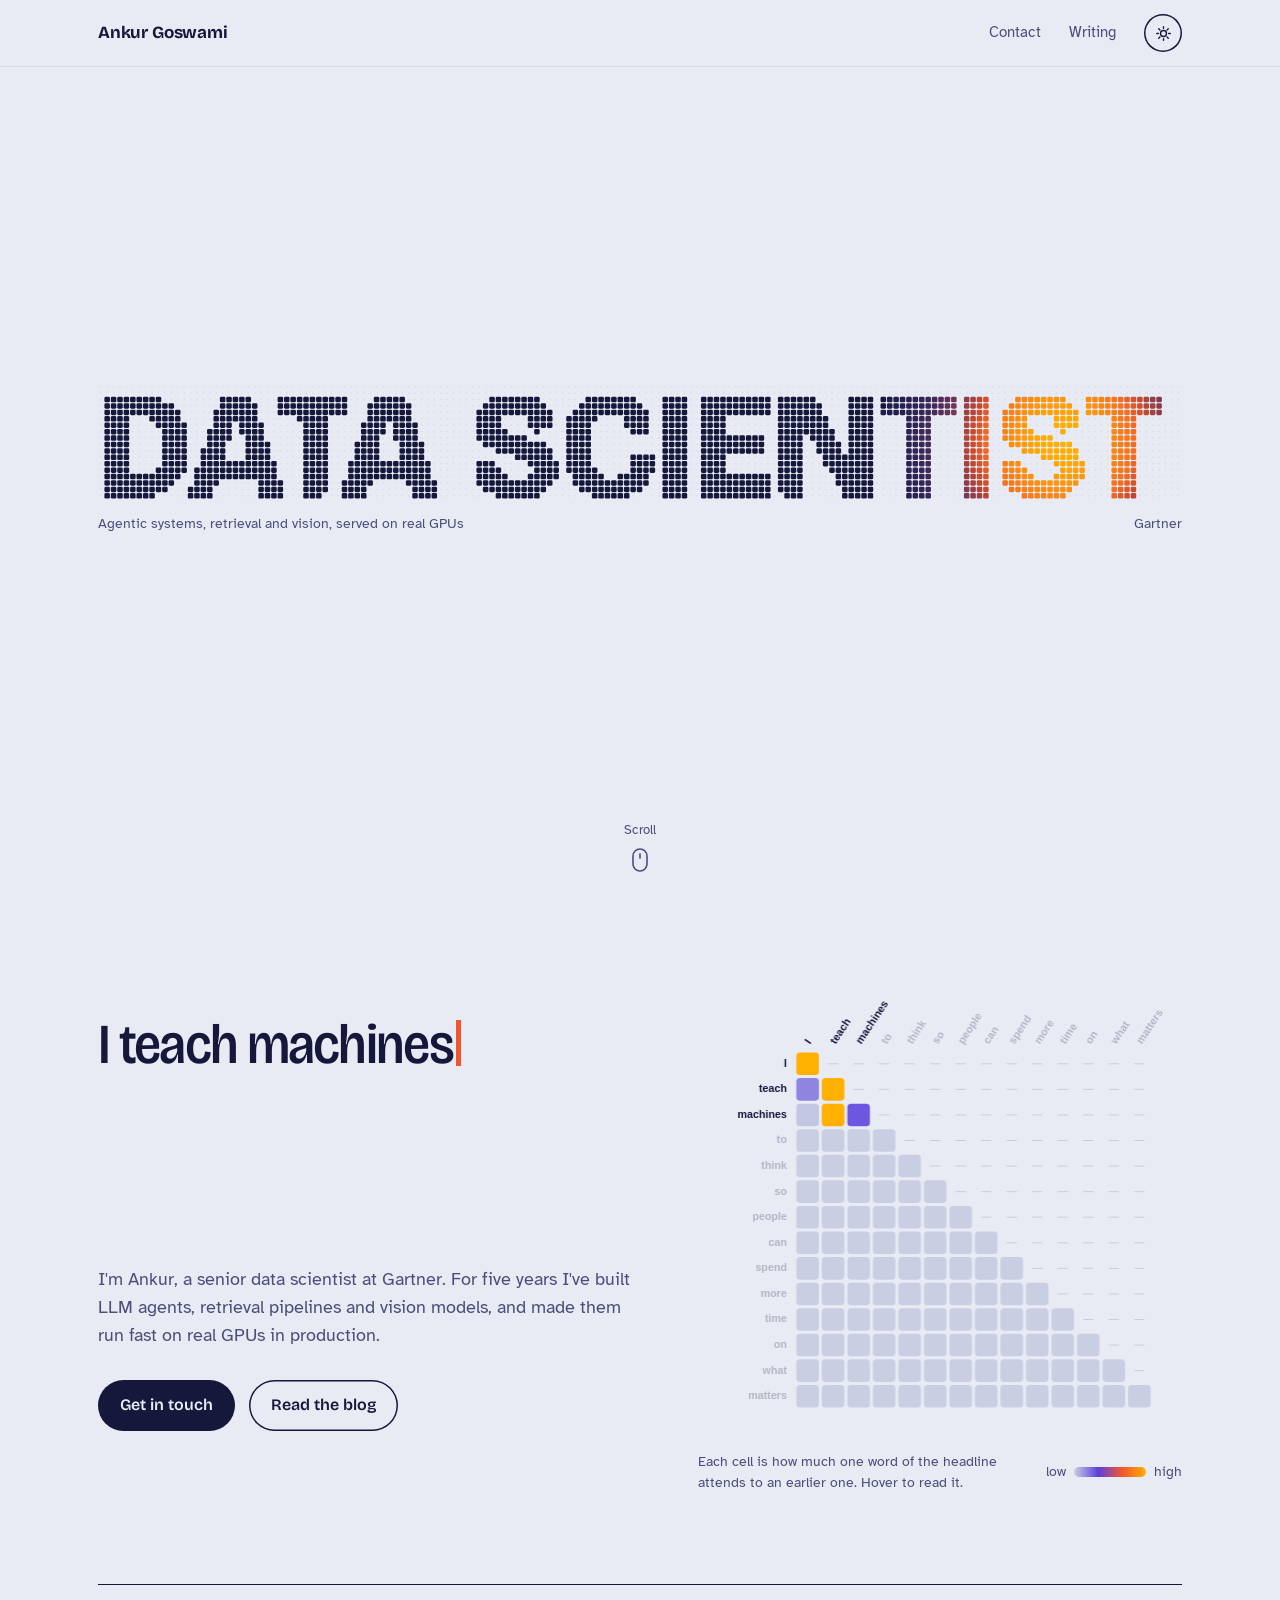
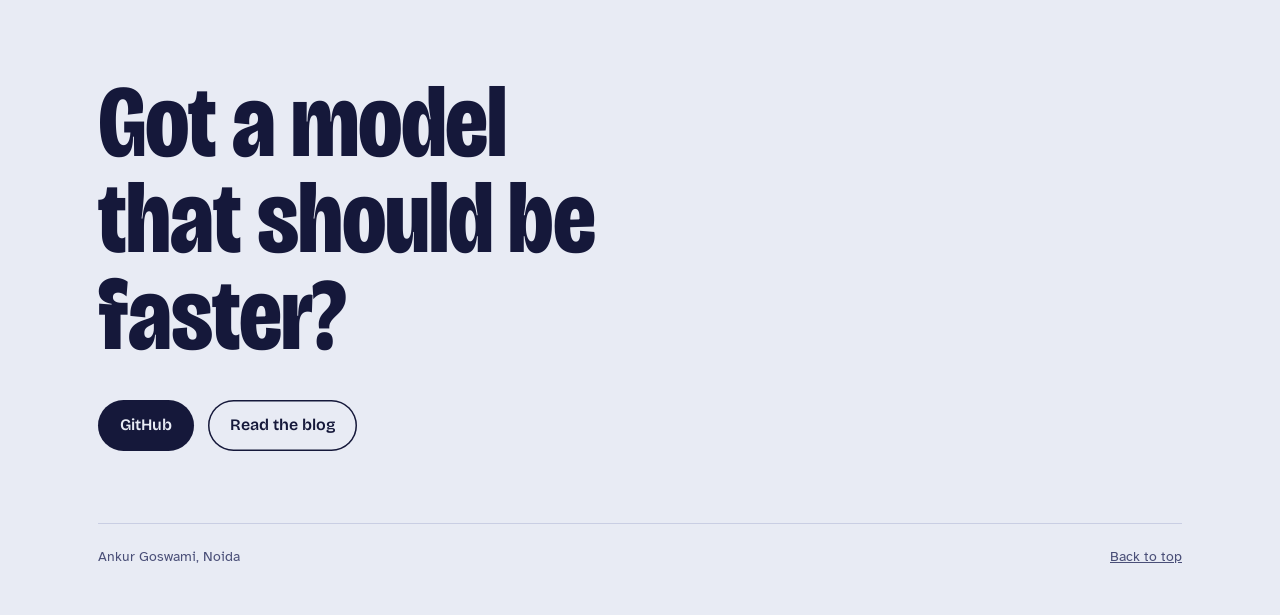
==== commit a940182f: "Bump the stylesheet version and size the scroll cue in markup Browsers that had the previous home.cs" ====
--- a/index.html
+++ b/index.html
@@ -11,7 +11,7 @@
     <link href="https://fonts.googleapis.com/css2?family=Bricolage+Grotesque:opsz,wdth,wght@12..96,75..100,300..800&family=Atkinson+Hyperlegible:ital,wght@0,400;0,700;1,400&display=swap" rel="stylesheet">
     <link rel="stylesheet" href="tokens.css?v=1">
     <link rel="stylesheet" href="chrome.css?v=1">
-    <link rel="stylesheet" href="home.css?v=1">
+    <link rel="stylesheet" href="home.css?v=2">
 </head>
 <body>
     <header class="topbar">
@@ -40,7 +40,7 @@
             </div>
             <a class="scroll-cue" href="#about">
                 <span>Scroll</span>
-                <svg viewBox="0 0 16 24" fill="none" stroke="currentColor" stroke-width="1.6" stroke-linecap="round" aria-hidden="true"><rect x="1" y="1" width="14" height="22" rx="7"/><path class="wheel" d="M8 6v4"/></svg>
+                <svg width="16" height="24" viewBox="0 0 16 24" fill="none" stroke="currentColor" stroke-width="1.6" stroke-linecap="round" aria-hidden="true"><rect x="1" y="1" width="14" height="22" rx="7"/><path class="wheel" d="M8 6v4"/></svg>
             </a>
         </section>
 
@@ -81,6 +81,6 @@
     </footer>
 
     <script src="theme.js?v=1" defer></script>
-    <script type="module" src="js/main.js?v=1"></script>
+    <script type="module" src="js/main.js?v=2"></script>
 </body>
 </html>
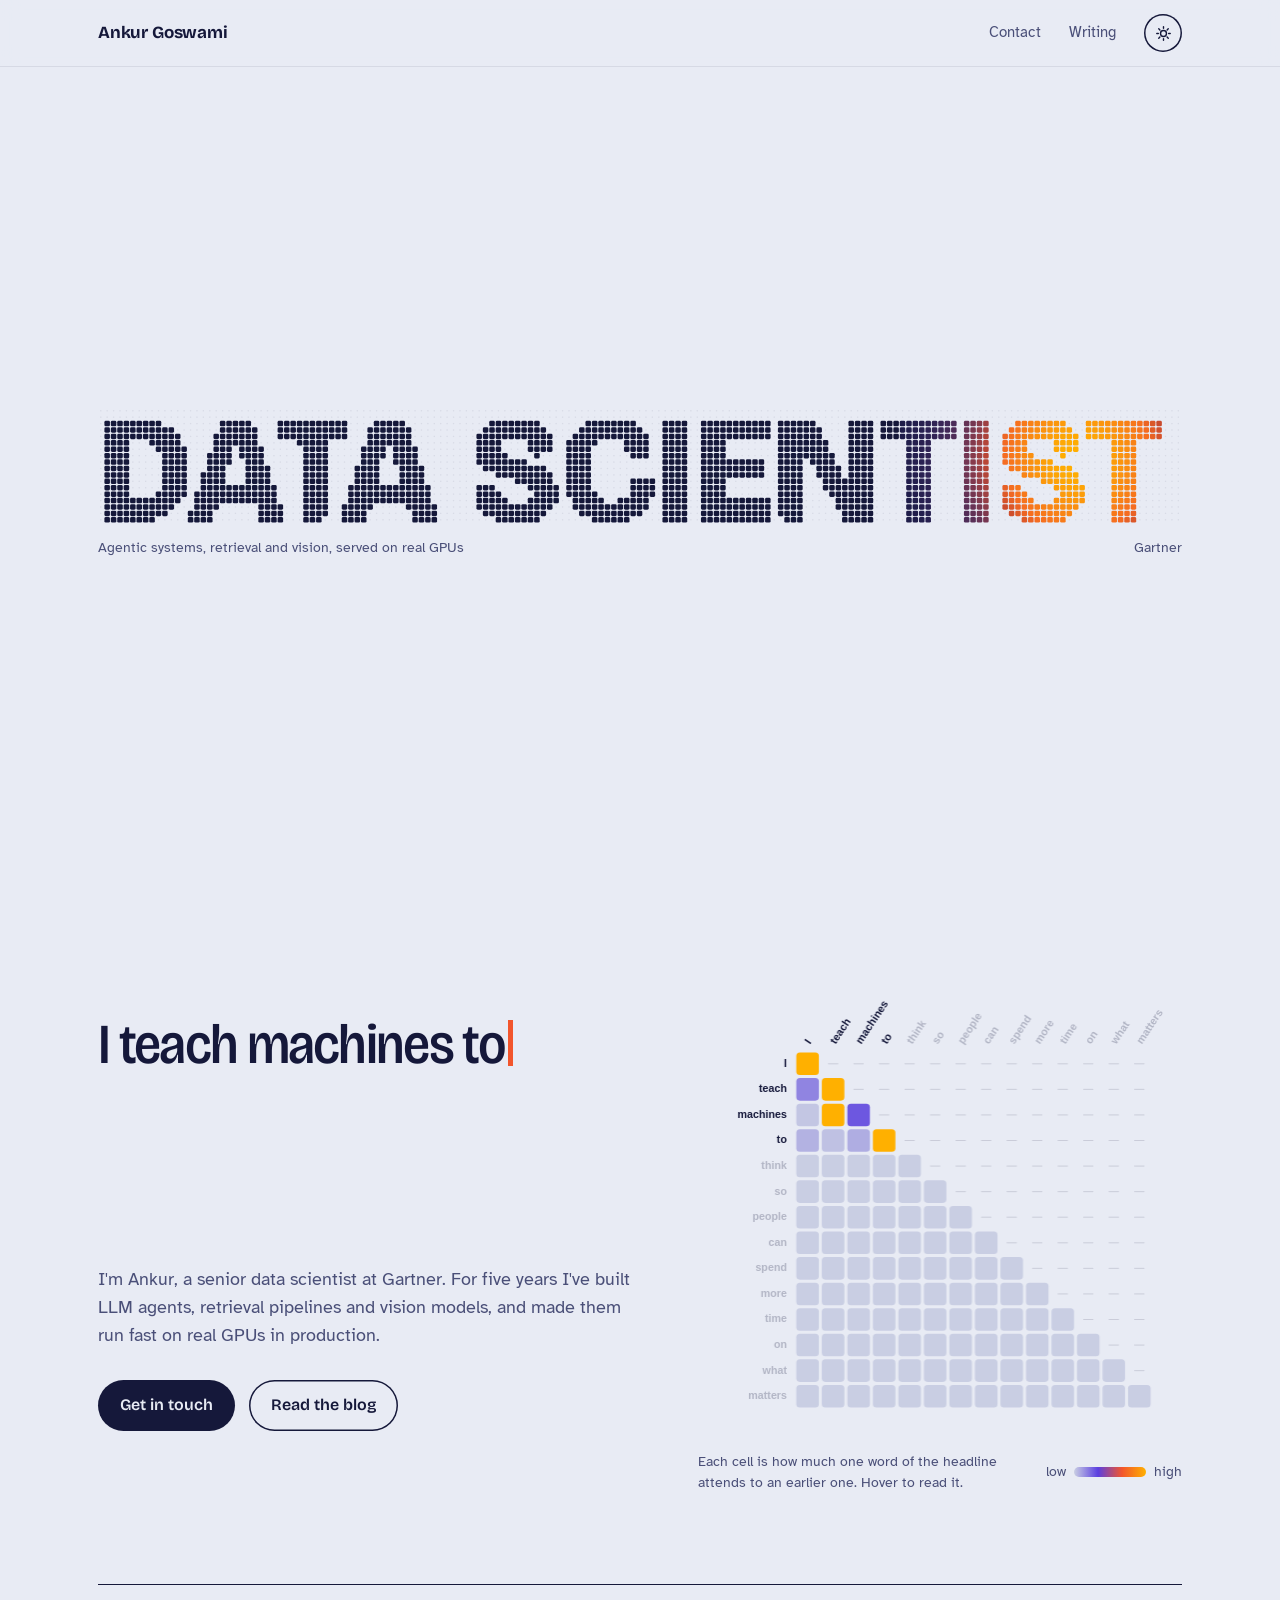
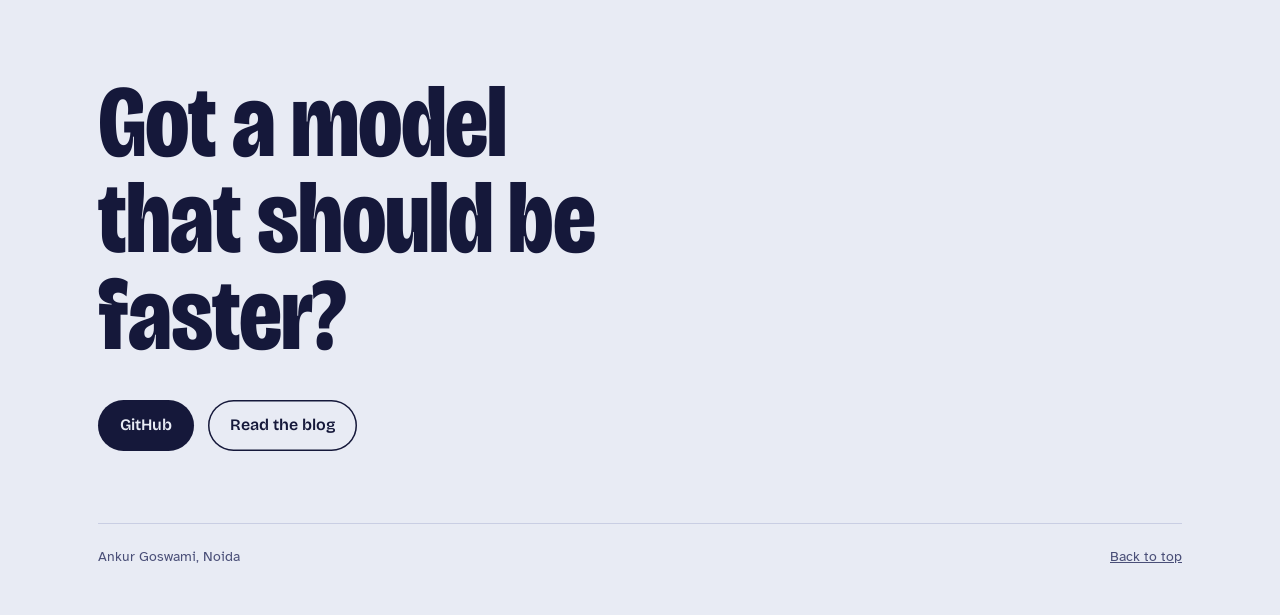
==== commit 2bc29bce: "Remove the scroll cue from the first screen The centred title is enough of a first screen on its own" ====
--- a/index.html
+++ b/index.html
@@ -38,10 +38,6 @@
                 <span>Agentic systems, retrieval and vision, served on real GPUs</span>
                 <span>Gartner</span>
             </div>
-            <a class="scroll-cue" href="#about">
-                <span>Scroll</span>
-                <svg width="16" height="24" viewBox="0 0 16 24" fill="none" stroke="currentColor" stroke-width="1.6" stroke-linecap="round" aria-hidden="true"><rect x="1" y="1" width="14" height="22" rx="7"/><path class="wheel" d="M8 6v4"/></svg>
-            </a>
         </section>
 
         <section class="about" id="about" aria-label="About">
--- a/home.css
+++ b/home.css
@@ -37,22 +37,13 @@
   min-height: calc(100vh - 67px);   /* fallback for browsers without svh */
   min-height: calc(100svh - 67px);  /* 67px ≈ the sticky top bar */
   display: flex; flex-direction: column; justify-content: center;
-  padding: 48px 0 96px;
+  padding: 48px 0;
 }
 .title { margin: 0; font-size: inherit; font-weight: inherit; }
 .title canvas { display: block; width: 100%; cursor: crosshair; }
 .title-meta { display: flex; justify-content: space-between; gap: 16px; margin-top: 14px; font-size: .88rem; color: var(--ink-soft); }
 @media (max-width: 900px) { .title-meta span:last-child { display: none; } }
 
-.scroll-cue {
-  position: absolute; left: 50%; bottom: 28px; transform: translateX(-50%);
-  display: flex; flex-direction: column; align-items: center; gap: 8px;
-  font-size: .82rem; color: var(--ink-soft); text-decoration: none;
-}
-.scroll-cue svg { width: 16px; height: 24px; }
-.scroll-cue .wheel { animation: wheel 1.8s ease-in-out infinite; }
-.scroll-cue:hover { color: var(--ink); }
-@keyframes wheel { 0% { transform: translateY(0); opacity: 1; } 70% { transform: translateY(5px); opacity: 0; } 100% { opacity: 0; } }
 
 /* ---------- hero: decoded headline + attention map ---------- */
 main > section.about { border-top: 0; padding-top: clamp(24px, 6vh, 64px); }
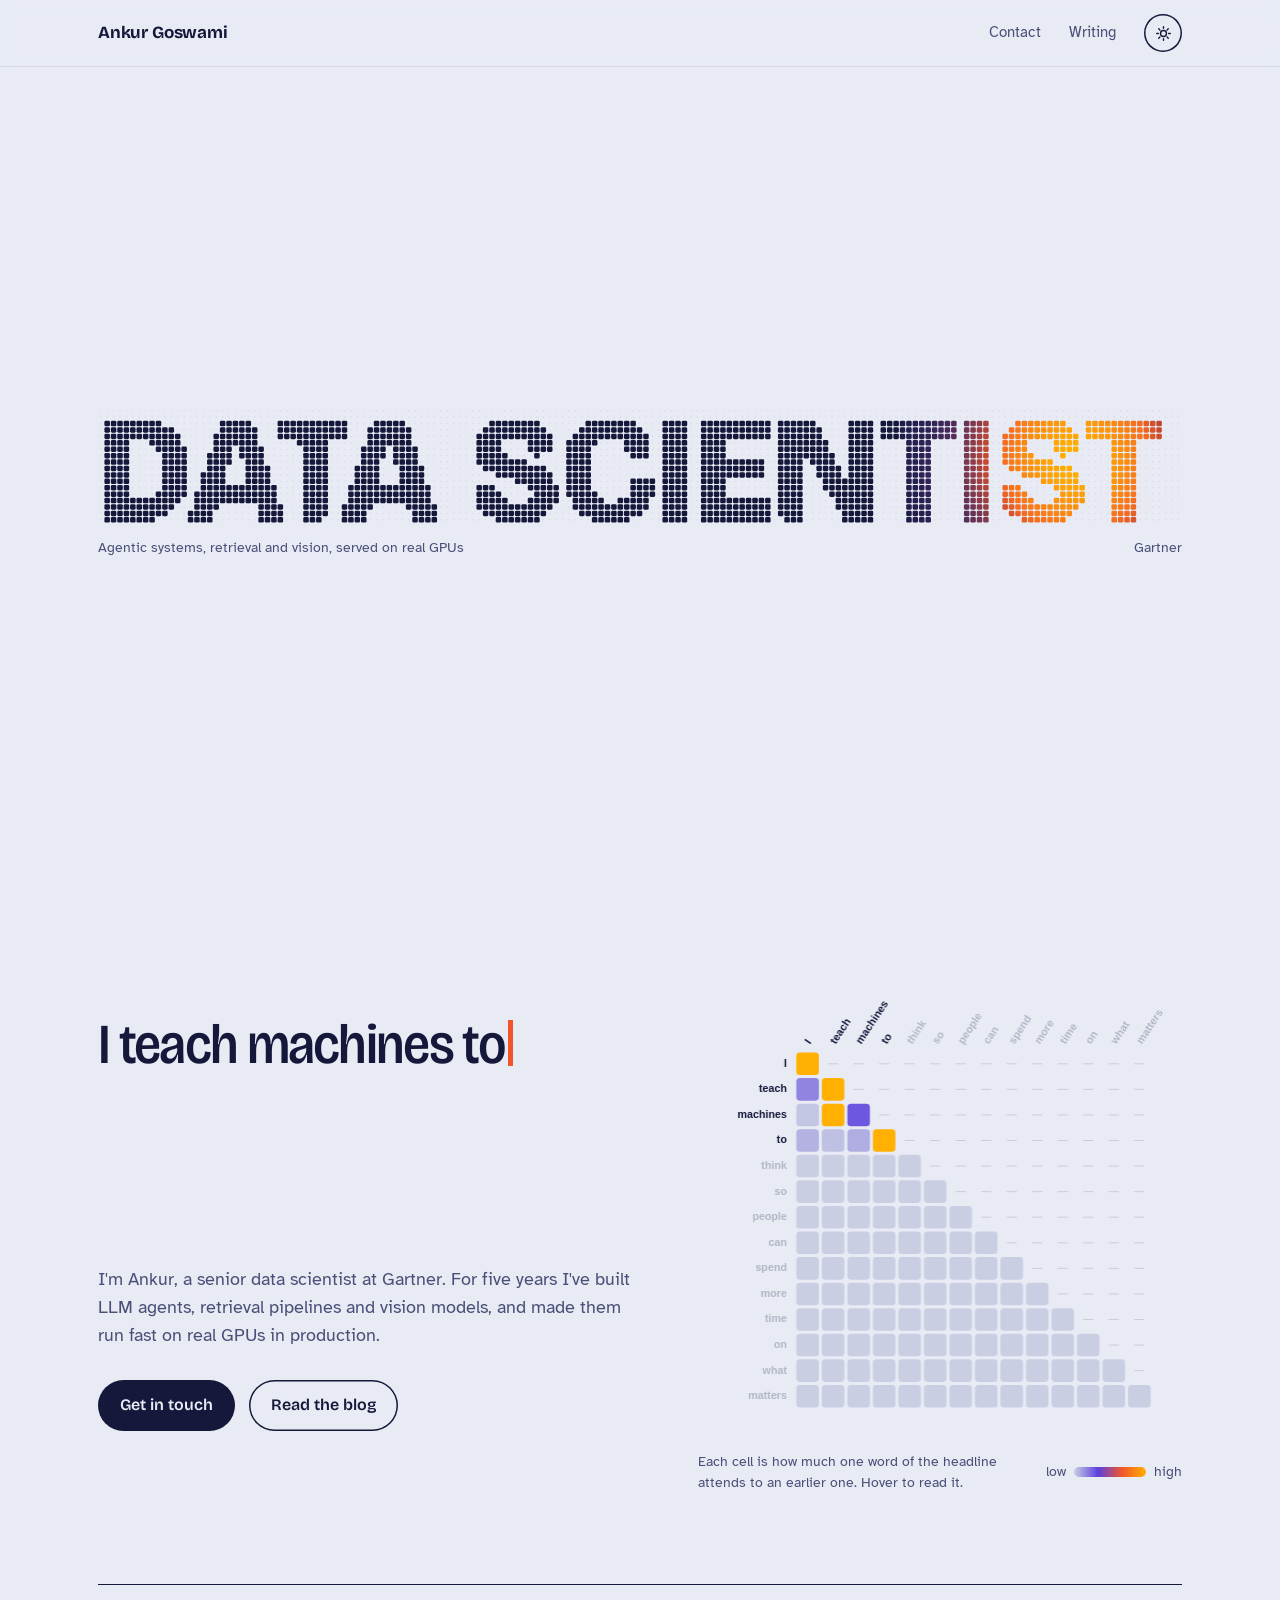
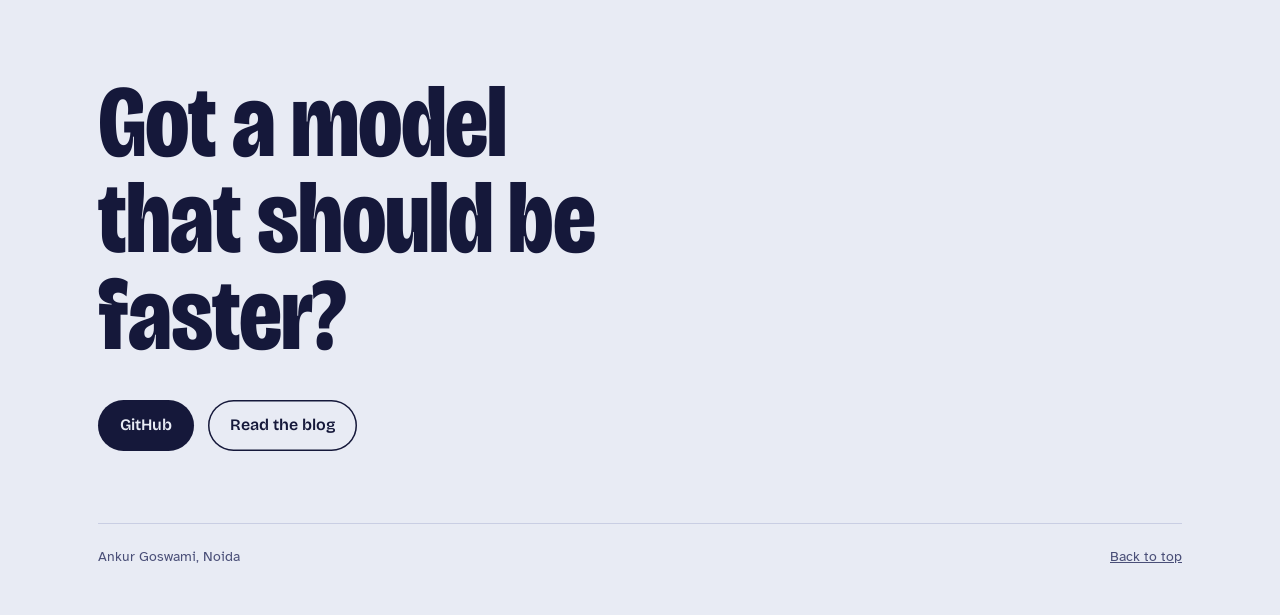
==== commit 86190e92: "Version the attention module so browsers fetch the new one Module imports are cached separately from" ====
--- a/index.html
+++ b/index.html
@@ -11,7 +11,7 @@
     <link href="https://fonts.googleapis.com/css2?family=Bricolage+Grotesque:opsz,wdth,wght@12..96,75..100,300..800&family=Atkinson+Hyperlegible:ital,wght@0,400;0,700;1,400&display=swap" rel="stylesheet">
     <link rel="stylesheet" href="tokens.css?v=1">
     <link rel="stylesheet" href="chrome.css?v=1">
-    <link rel="stylesheet" href="home.css?v=2">
+    <link rel="stylesheet" href="home.css?v=3">
 </head>
 <body>
     <header class="topbar">
@@ -77,6 +77,6 @@
     </footer>
 
     <script src="theme.js?v=1" defer></script>
-    <script type="module" src="js/main.js?v=2"></script>
+    <script type="module" src="js/main.js?v=3"></script>
 </body>
 </html>
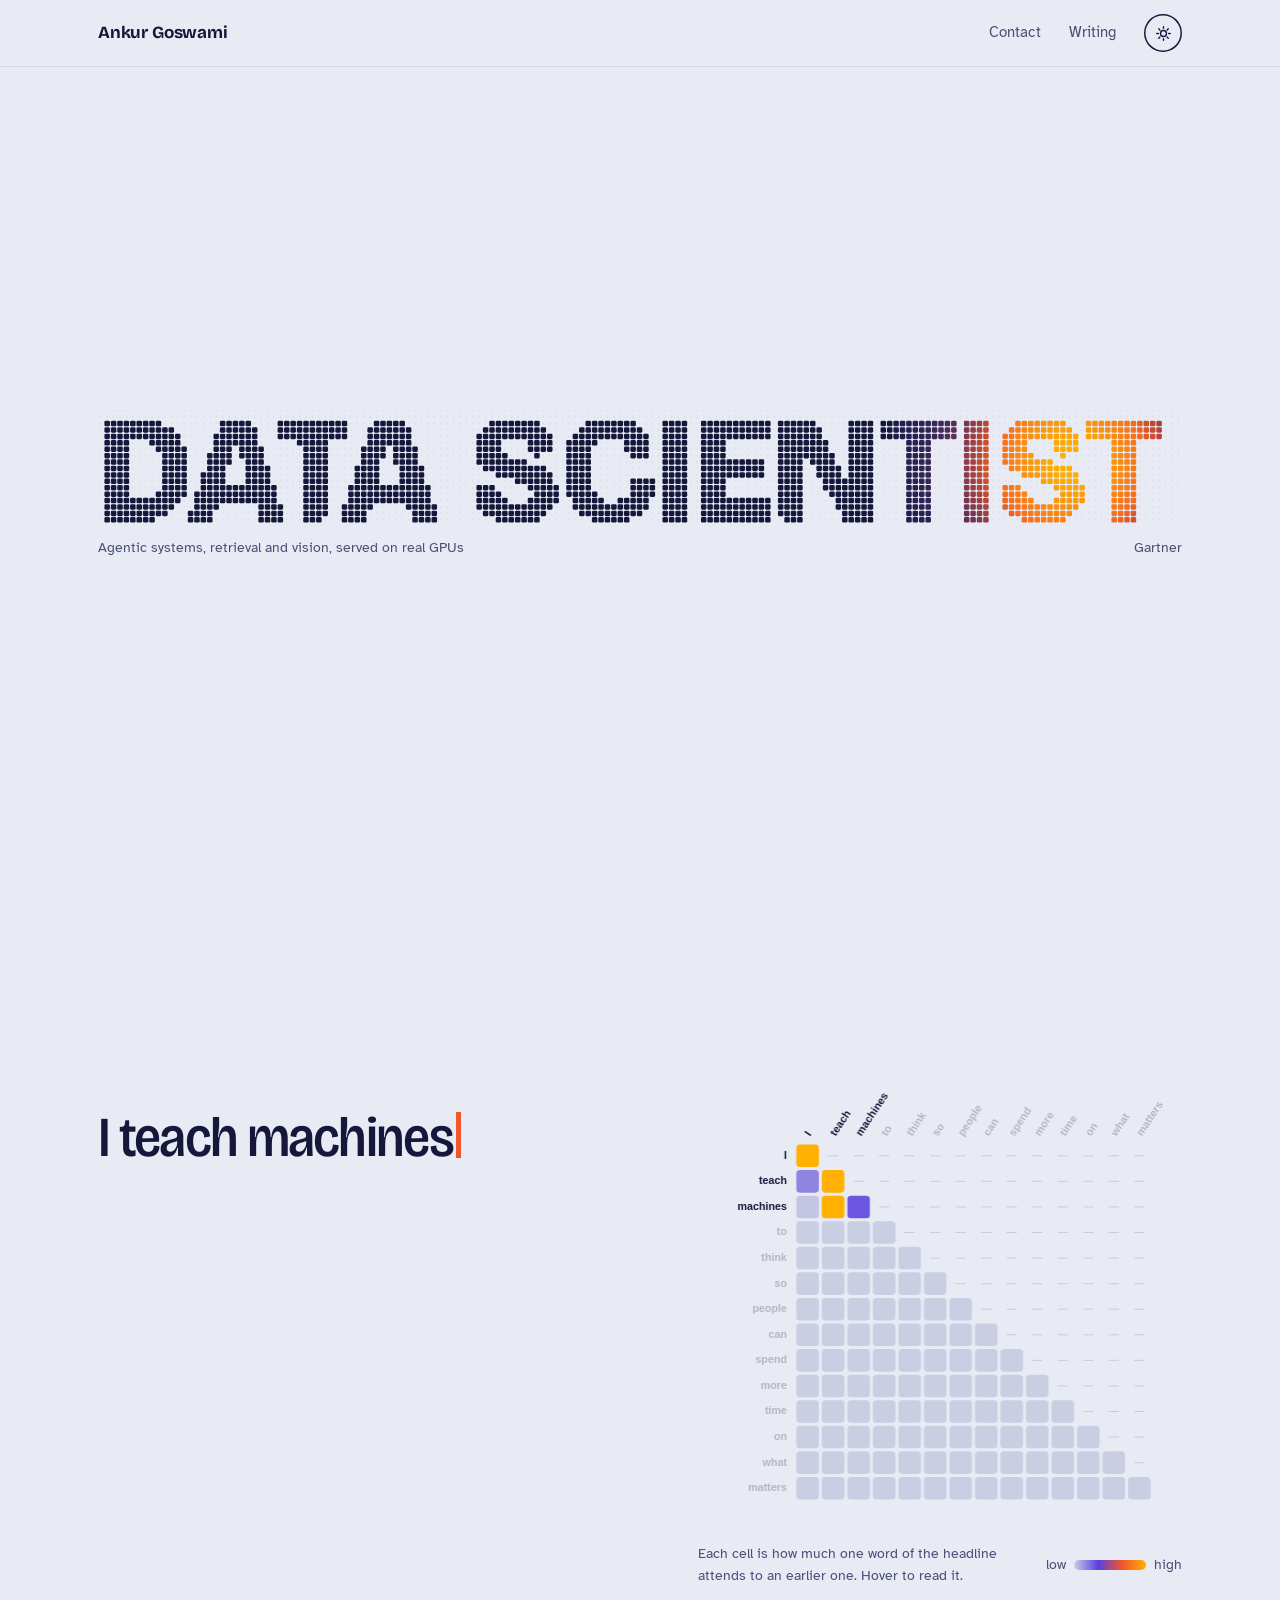
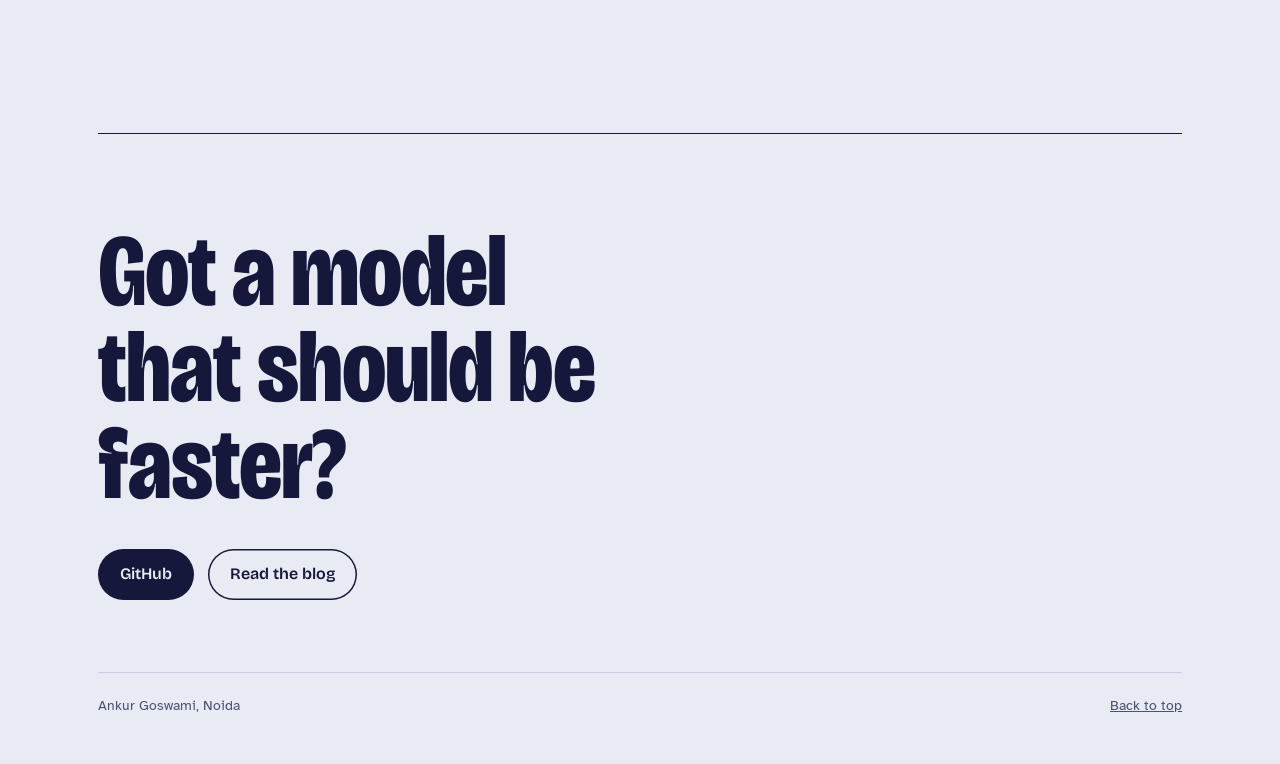
==== commit fcd168f5: "Let the hero fill a screen and settle on whole screens when scrolling The headline section now takes" ====
--- a/index.html
+++ b/index.html
@@ -11,7 +11,7 @@
     <link href="https://fonts.googleapis.com/css2?family=Bricolage+Grotesque:opsz,wdth,wght@12..96,75..100,300..800&family=Atkinson+Hyperlegible:ital,wght@0,400;0,700;1,400&display=swap" rel="stylesheet">
     <link rel="stylesheet" href="tokens.css?v=1">
     <link rel="stylesheet" href="chrome.css?v=1">
-    <link rel="stylesheet" href="home.css?v=3">
+    <link rel="stylesheet" href="home.css?v=4">
 </head>
 <body>
     <header class="topbar">
--- a/home.css
+++ b/home.css
@@ -46,7 +46,20 @@
 
 
 /* ---------- hero: decoded headline + attention map ---------- */
-main > section.about { border-top: 0; padding-top: clamp(24px, 6vh, 64px); }
+/* The hero also fills a screen, so the next section's rule stays out of
+   sight until you scroll. */
+main > section.about {
+  border-top: 0;
+  min-height: calc(100vh - 67px);
+  min-height: calc(100svh - 67px);
+  display: flex; align-items: center;
+  padding: 32px 0;
+}
+.about > .hero { width: 100%; }
+
+/* Settle on whole screens: the title, the hero, then each section's top. */
+html { scroll-snap-type: y proximity; }
+.intro, .about { scroll-snap-align: start; scroll-margin-top: 67px; }
 .hero { display: grid; grid-template-columns: 1.05fr .95fr; gap: clamp(28px, 5vw, 72px); align-items: center; }
 .headline {
   font-family: var(--display); font-weight: 520; font-variation-settings: "wdth" 90;
@@ -62,6 +75,9 @@
 }
 @keyframes blink { 50% { opacity: 0; } }
 .lede { max-width: 34em; color: var(--ink-soft); margin: 0 0 30px; font-size: 1.125rem; }
+.hero .lede, .hero .row { transition: opacity .6s ease, transform .6s cubic-bezier(.2, .7, .2, 1); }
+.hero .row { transition-delay: .12s; }
+.hero.is-waiting .lede, .hero.is-waiting .row { opacity: 0; transform: translateY(12px); }
 
 .attention { margin: 0; }
 .attention canvas { width: 100%; aspect-ratio: 1 / 1; display: block; touch-action: none; }
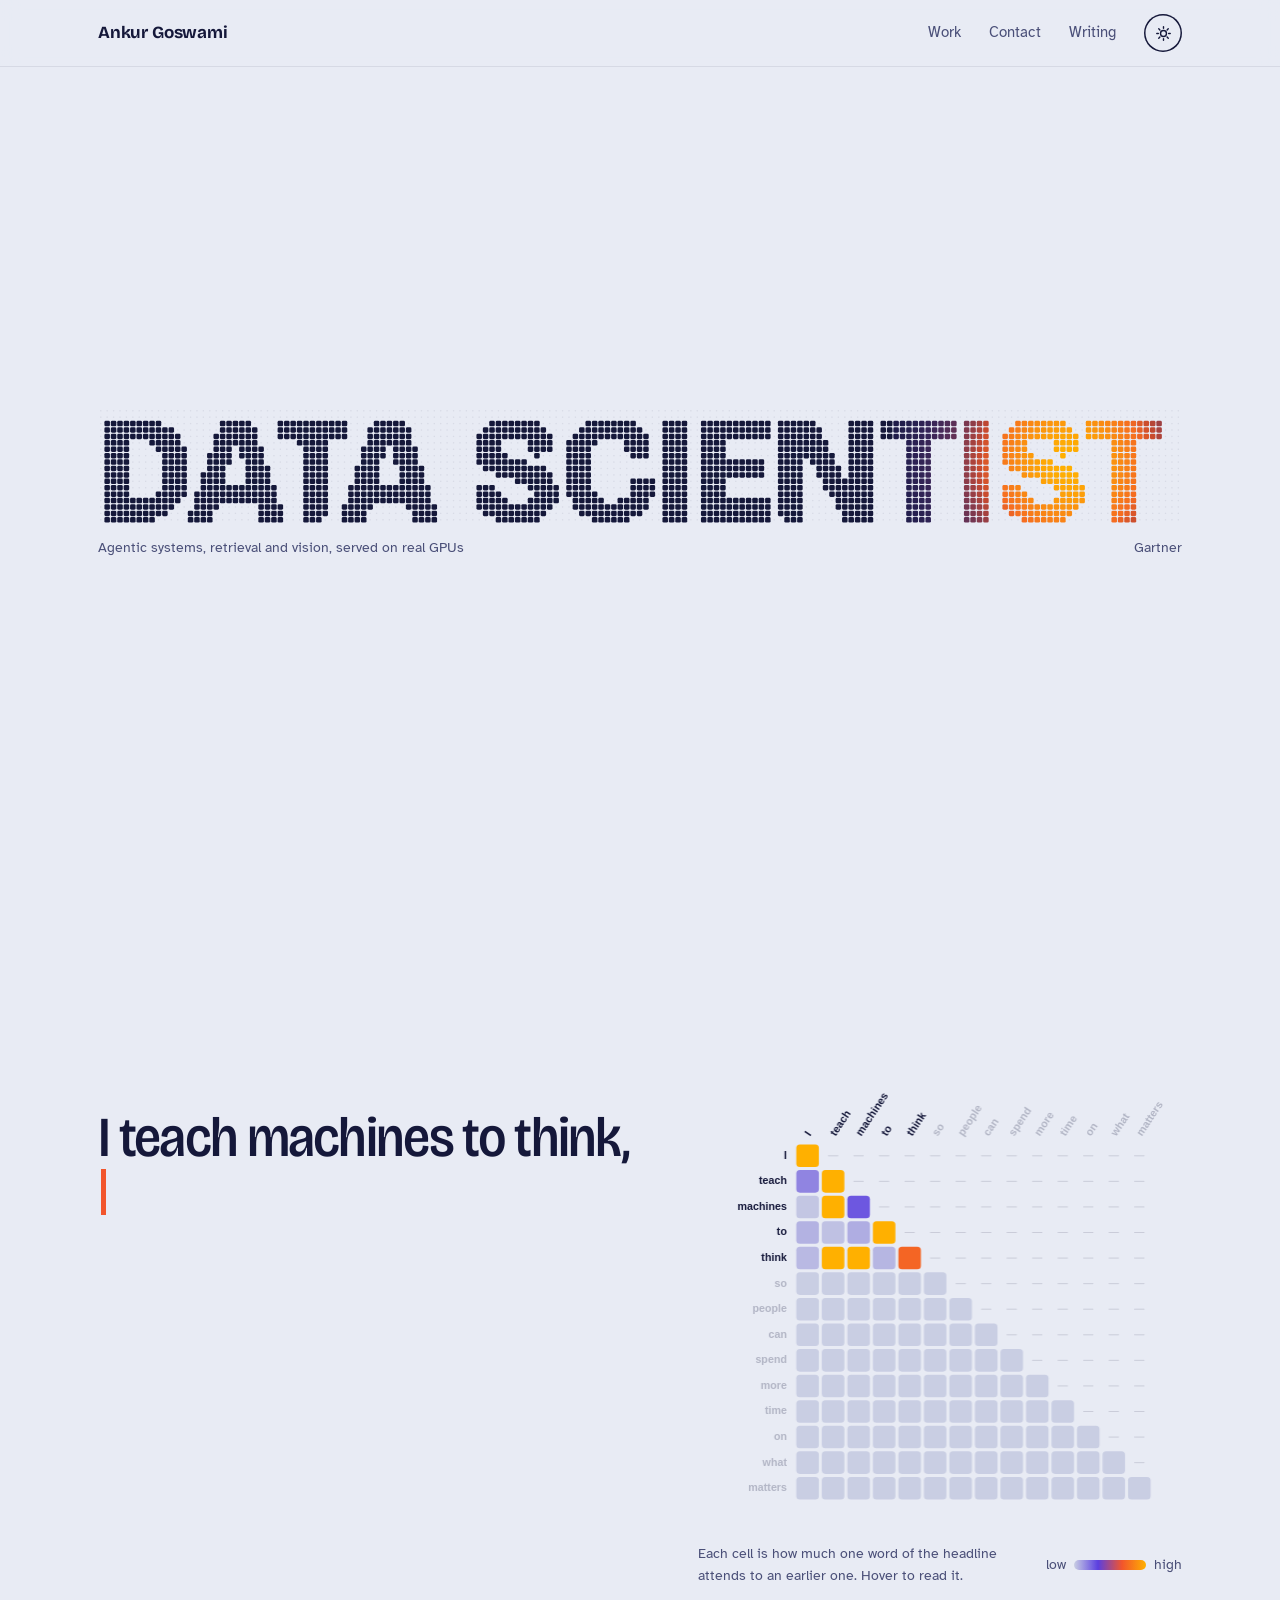
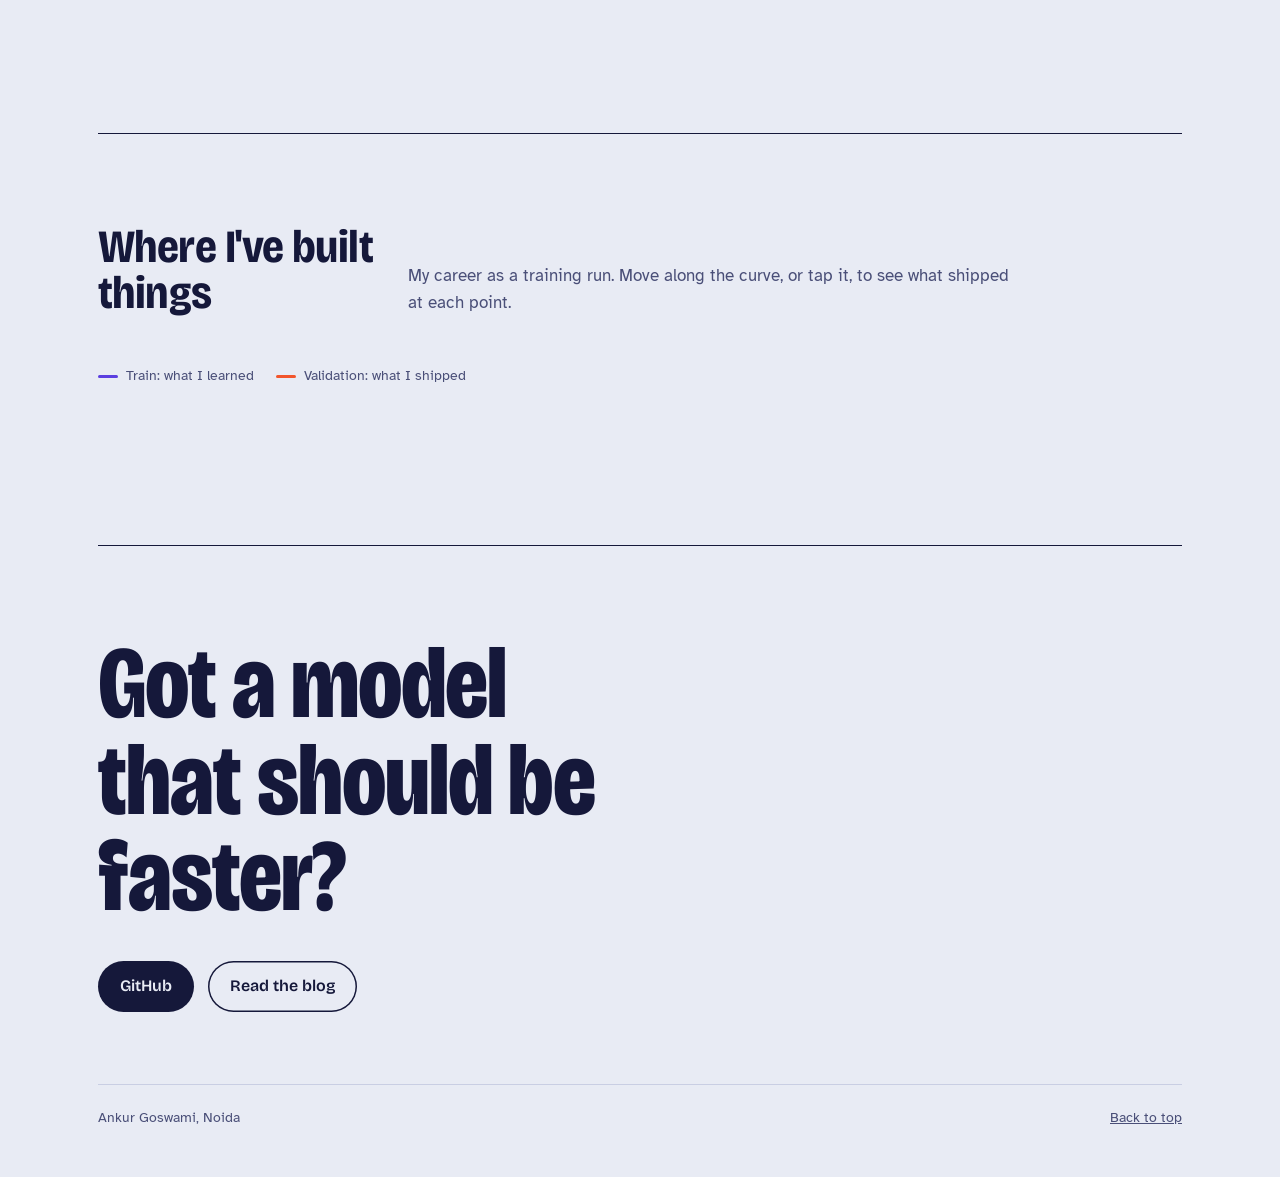
==== commit a3682cff: "Bring section headings up as they scroll into view Each section's heading and intro rise into place " ====
--- a/index.html
+++ b/index.html
@@ -11,13 +11,14 @@
     <link href="https://fonts.googleapis.com/css2?family=Bricolage+Grotesque:opsz,wdth,wght@12..96,75..100,300..800&family=Atkinson+Hyperlegible:ital,wght@0,400;0,700;1,400&display=swap" rel="stylesheet">
     <link rel="stylesheet" href="tokens.css?v=1">
     <link rel="stylesheet" href="chrome.css?v=1">
-    <link rel="stylesheet" href="home.css?v=4">
+    <link rel="stylesheet" href="home.css?v=5">
 </head>
 <body>
     <header class="topbar">
         <div class="topbar-inner">
             <a class="brand" href="#top" id="top">Ankur Goswami</a>
             <nav aria-label="Sections">
+                <a href="#work">Work</a>
                 <a href="#contact">Contact</a>
                 <a href="blog/">Writing</a>
                 <button class="theme-toggle" id="theme-toggle" aria-label="Switch to dark mode">
@@ -60,6 +61,20 @@
             </div>
         </section>
 
+        <section id="work" aria-labelledby="work-h">
+            <div class="sec-head">
+                <h2 id="work-h">Where I've built things</h2>
+                <p>My career as a training run. Move along the curve, or tap it, to see what shipped at each point.</p>
+            </div>
+            <div class="run" id="run-chart"></div>
+            <div class="run-legend" aria-hidden="true">
+                <span><i style="--c: var(--line)"></i>Train: what I learned</span>
+                <span><i style="--c: var(--ember)"></i>Validation: what I shipped</span>
+            </div>
+            <div class="run-readout" id="run-readout" aria-live="polite"></div>
+            <div id="role-panel" aria-live="polite"></div>
+        </section>
+
         <section id="contact" class="end" aria-labelledby="contact-h">
             <h2 id="contact-h">Got a model that should be faster?</h2>
             <div class="row">
@@ -77,6 +92,7 @@
     </footer>
 
     <script src="theme.js?v=1" defer></script>
+    <script src="js/reveal.js?v=1" defer></script>
     <script type="module" src="js/main.js?v=3"></script>
 </body>
 </html>
--- a/home.css
+++ b/home.css
@@ -17,6 +17,14 @@
   font-size: clamp(1.9rem, 3.6vw, 2.9rem); line-height: 1; letter-spacing: -.012em; margin: 0;
 }
 .sec-head p { margin: 0; max-width: 36em; color: var(--ink-soft); align-self: end; }
+
+/* Headings rise into place on first view (js/reveal.js adds .reveal). */
+.sec-head.reveal h2, .sec-head.reveal p { opacity: 0; transform: translateY(28px); transition: opacity .7s ease, transform .7s cubic-bezier(.2, .7, .2, 1); }
+.sec-head.reveal p { transition-delay: .12s; }
+.sec-head.reveal.is-in h2, .sec-head.reveal.is-in p { opacity: 1; transform: none; }
+
+/* Each section's top is a resting point when scrolling. */
+main > section:not(.intro):not(.about) { scroll-snap-align: start; scroll-margin-top: 67px; }
 
 h3.sub { font-family: var(--display); font-size: 1.25rem; font-weight: 700; margin: 0 0 16px; letter-spacing: -.01em; }
 
@@ -91,6 +99,29 @@
   .headline { min-height: 0; }
 }
 
+/* ---------- experience: training run ---------- */
+.run { position: relative; margin-bottom: 8px; touch-action: pan-y; }
+.run svg { display: block; width: 100%; overflow: visible; cursor: crosshair; }
+.run svg:focus-visible { outline: 3px solid var(--violet); outline-offset: 6px; border-radius: 4px; }
+.run text { font-family: var(--body); font-size: 12px; fill: var(--ink-soft); }
+.run text.band { font-family: var(--display); font-weight: 650; font-size: 13px; fill: var(--ink); }
+.run text.note { font-family: var(--display); font-weight: 600; font-size: 12.5px; fill: var(--ink); }
+.run-legend { display: flex; flex-wrap: wrap; gap: 8px 22px; align-items: center; font-size: .9rem; color: var(--ink-soft); margin: 6px 0 10px; }
+.run-legend i { display: inline-block; width: 20px; height: 3px; border-radius: 2px; background: var(--c); vertical-align: middle; margin-right: 8px; }
+.run-readout { font-size: .95rem; min-height: 1.5em; margin-bottom: 36px; }
+.run-readout b { font-family: var(--display); font-weight: 650; }
+
+.role { display: grid; grid-template-columns: minmax(180px, .36fr) 1fr; gap: 32px; }
+.role h3 { font-family: var(--display); font-size: 1.6rem; font-weight: 700; letter-spacing: -.02em; margin: 0 0 4px; line-height: 1.1; }
+.role .when { color: var(--ink-soft); font-size: .95rem; }
+.items { display: grid; grid-template-columns: repeat(2, 1fr); gap: 28px 40px; }
+.items h4 { font-family: var(--display); font-weight: 650; font-size: 1.12rem; margin: 0 0 6px; letter-spacing: -.01em; }
+.items p { margin: 0; color: var(--ink-soft); max-width: 40ch; }
+@media (max-width: 900px) {
+  .role { grid-template-columns: 1fr; gap: 12px; }
+  .items { grid-template-columns: 1fr; }
+}
+
 /* ---------- contact ---------- */
 .end { padding-bottom: 72px; }
 .end h2 {
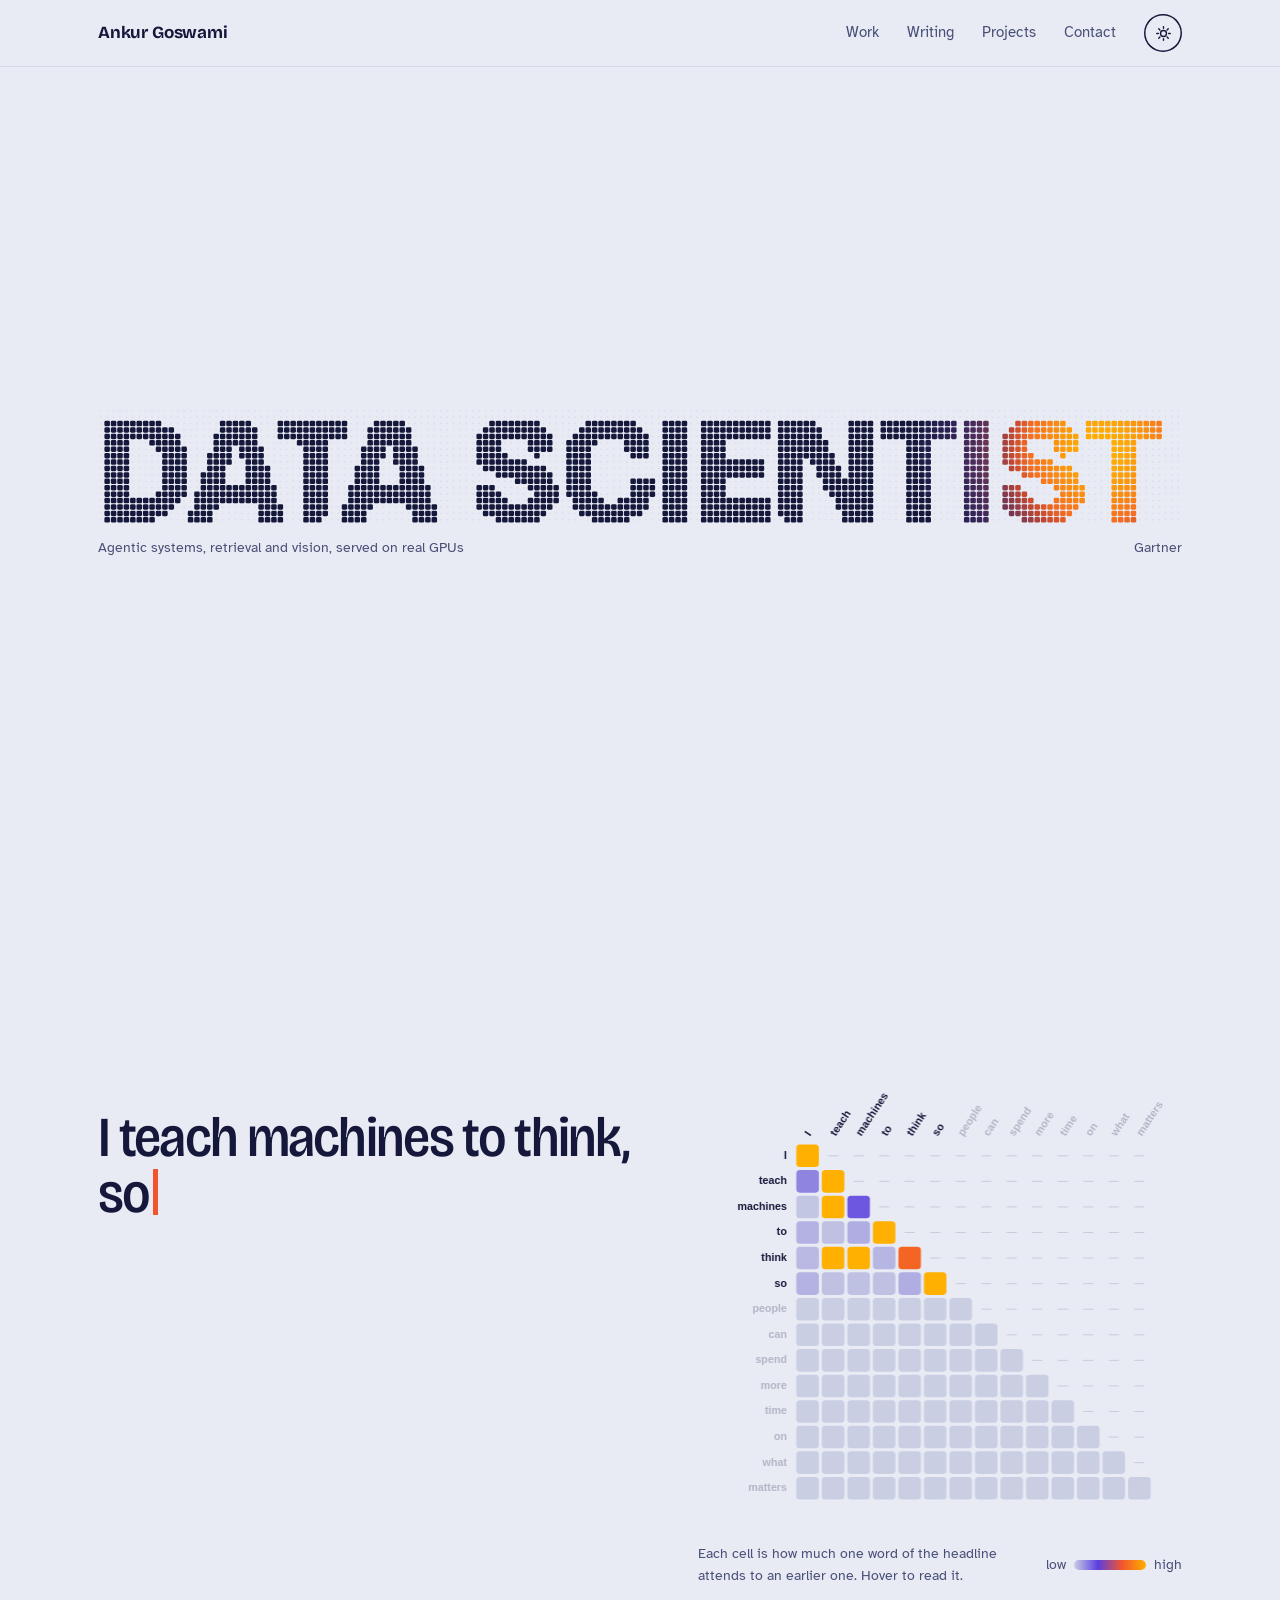
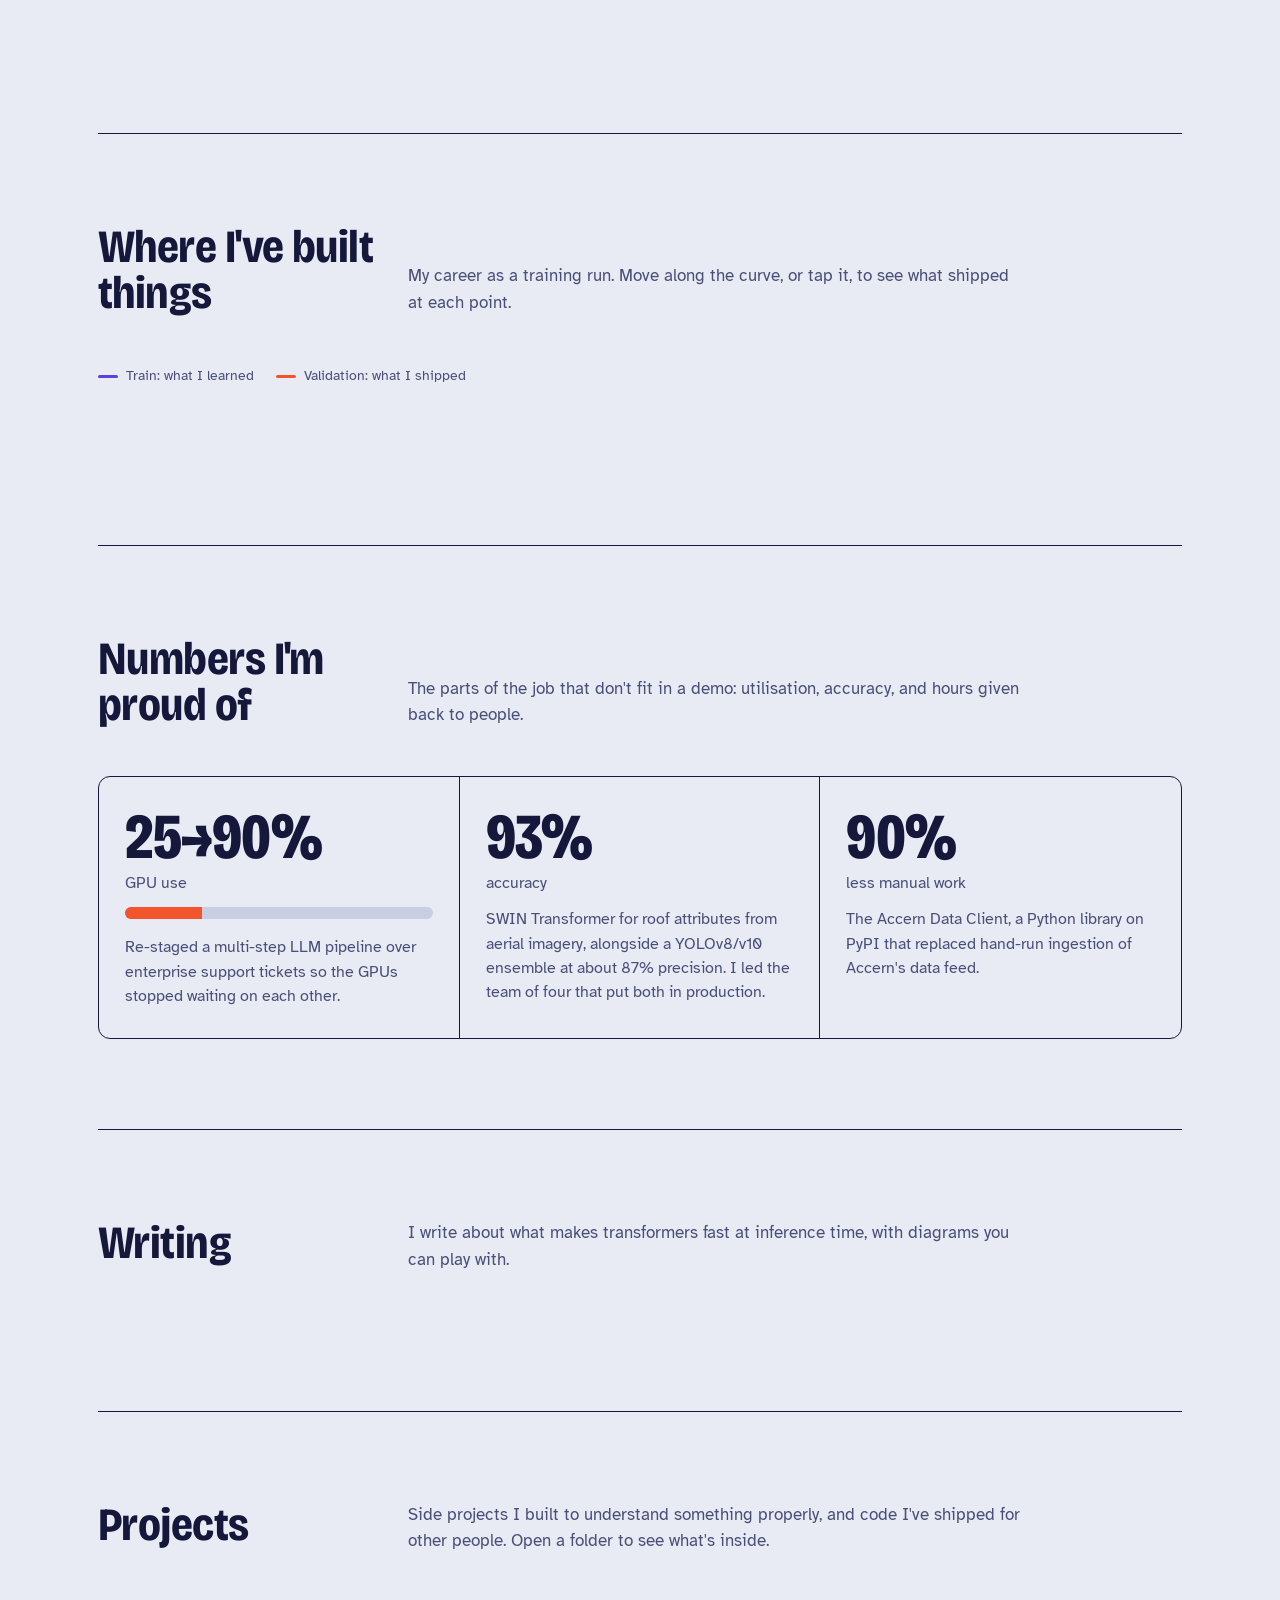
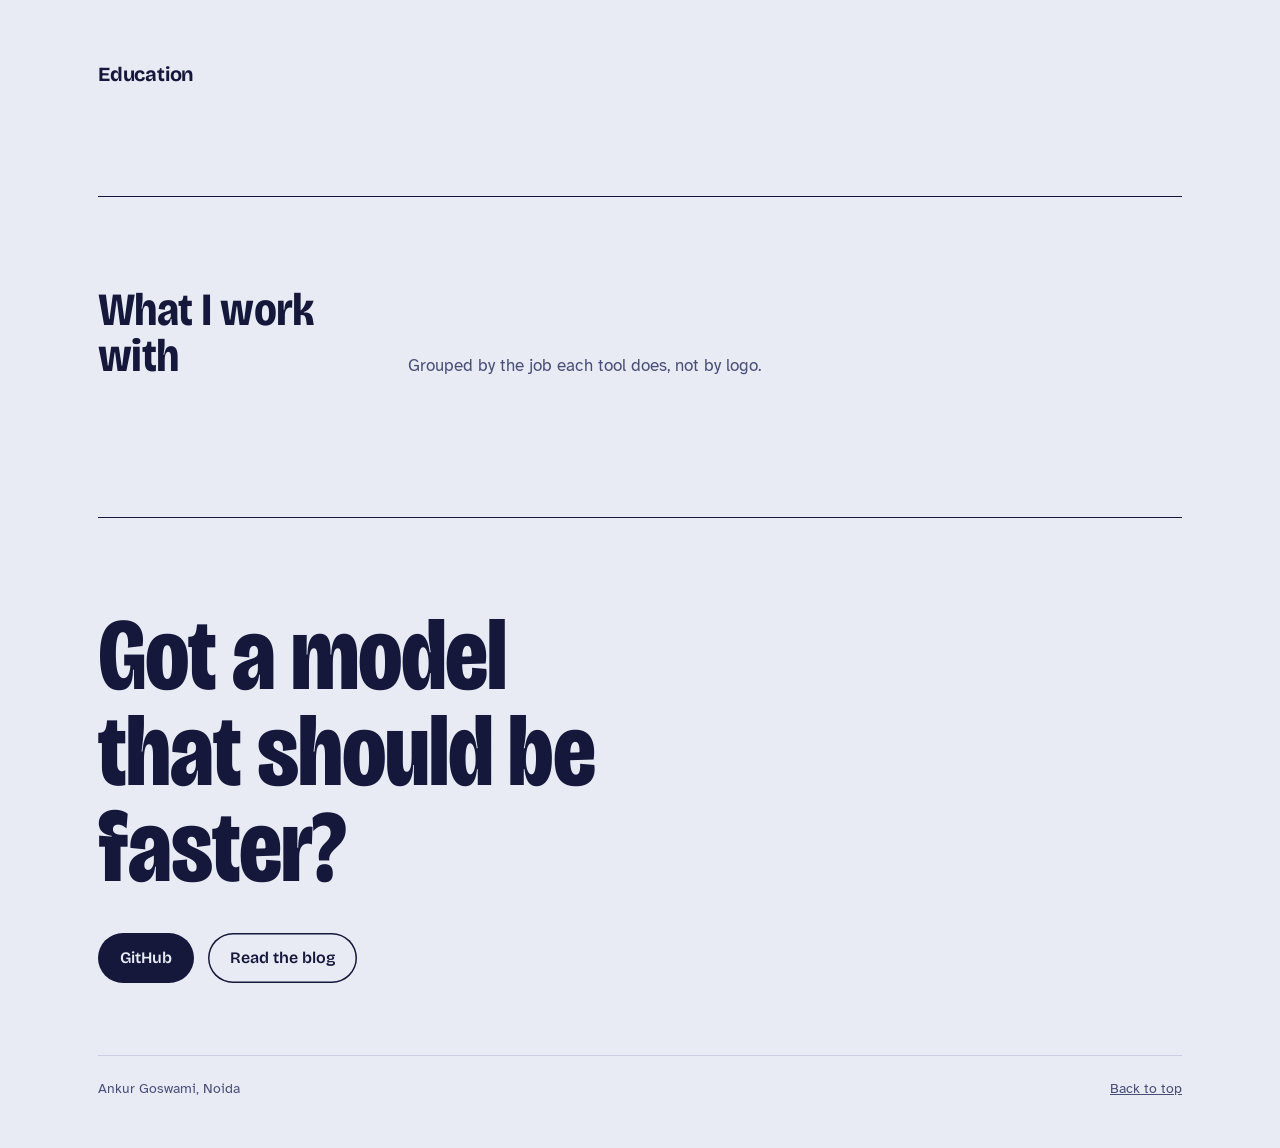
==== commit a6c2de8a: "Loosen the tracking on blog headings so letters don't touch The Writing heading, post titles and pos" ====
--- a/index.html
+++ b/index.html
@@ -11,7 +11,7 @@
     <link href="https://fonts.googleapis.com/css2?family=Bricolage+Grotesque:opsz,wdth,wght@12..96,75..100,300..800&family=Atkinson+Hyperlegible:ital,wght@0,400;0,700;1,400&display=swap" rel="stylesheet">
     <link rel="stylesheet" href="tokens.css?v=1">
     <link rel="stylesheet" href="chrome.css?v=1">
-    <link rel="stylesheet" href="home.css?v=5">
+    <link rel="stylesheet" href="home.css?v=6">
 </head>
 <body>
     <header class="topbar">
@@ -19,8 +19,9 @@
             <a class="brand" href="#top" id="top">Ankur Goswami</a>
             <nav aria-label="Sections">
                 <a href="#work">Work</a>
+                <a href="#writing">Writing</a>
+                <a href="#projects">Projects</a>
                 <a href="#contact">Contact</a>
-                <a href="blog/">Writing</a>
                 <button class="theme-toggle" id="theme-toggle" aria-label="Switch to dark mode">
                     <svg class="icon-sun" viewBox="0 0 24 24" fill="none" stroke="currentColor" stroke-width="2" stroke-linecap="round" aria-hidden="true"><circle cx="12" cy="12" r="4.2"/><path d="M12 2.5v2.2M12 19.3v2.2M2.5 12h2.2M19.3 12h2.2M5.3 5.3l1.6 1.6M17.1 17.1l1.6 1.6M5.3 18.7l1.6-1.6M17.1 6.9l1.6-1.6"/></svg>
                     <svg class="icon-moon" viewBox="0 0 24 24" fill="currentColor" aria-hidden="true"><path d="M20 14.6A8.5 8.5 0 0 1 9.4 4a8.5 8.5 0 1 0 10.6 10.6z"/></svg>
@@ -75,6 +76,56 @@
             <div id="role-panel" aria-live="polite"></div>
         </section>
 
+        <section aria-labelledby="wins-h">
+            <div class="sec-head">
+                <h2 id="wins-h">Numbers I'm proud of</h2>
+                <p>The parts of the job that don't fit in a demo: utilisation, accuracy, and hours given back to people.</p>
+            </div>
+            <div class="wins">
+                <div class="win">
+                    <p class="fig">25→90%<small>GPU use</small></p>
+                    <div class="gpu" id="gpu-bar" aria-hidden="true"><span></span></div>
+                    <p>Re-staged a multi-step LLM pipeline over enterprise support tickets so the GPUs stopped waiting on each other.</p>
+                </div>
+                <div class="win">
+                    <p class="fig">93%<small>accuracy</small></p>
+                    <p>SWIN Transformer for roof attributes from aerial imagery, alongside a YOLOv8/v10 ensemble at about 87% precision. I led the team of four that put both in production.</p>
+                </div>
+                <div class="win">
+                    <p class="fig">90%<small>less manual work</small></p>
+                    <p>The Accern Data Client, a Python library on PyPI that replaced hand-run ingestion of Accern's data feed.</p>
+                </div>
+            </div>
+        </section>
+
+        <section id="writing" aria-labelledby="writing-h">
+            <div class="sec-head">
+                <h2 id="writing-h">Writing</h2>
+                <p>I write about what makes transformers fast at inference time, with diagrams you can play with.</p>
+            </div>
+            <div class="posts" id="posts"></div>
+        </section>
+
+        <section id="projects" aria-labelledby="projects-h">
+            <div class="sec-head">
+                <h2 id="projects-h">Projects</h2>
+                <p>Side projects I built to understand something properly, and code I've shipped for other people. Open a folder to see what's inside.</p>
+            </div>
+            <div class="folders" id="folders"></div>
+            <div class="education">
+                <h3 class="sub">Education</h3>
+                <div id="education"></div>
+            </div>
+        </section>
+
+        <section id="skills" aria-labelledby="skills-h">
+            <div class="sec-head">
+                <h2 id="skills-h">What I work with</h2>
+                <p>Grouped by the job each tool does, not by logo.</p>
+            </div>
+            <div class="stack" id="skills-list"></div>
+        </section>
+
         <section id="contact" class="end" aria-labelledby="contact-h">
             <h2 id="contact-h">Got a model that should be faster?</h2>
             <div class="row">
--- a/home.css
+++ b/home.css
@@ -8,7 +8,7 @@
 /* ---------- layout ---------- */
 .wrap { max-width: 1180px; margin: 0 auto; padding: 0 clamp(20px, 4vw, 48px); }
 
-main > section { padding: clamp(64px, 10vh, 112px) 0; border-top: 1.5px solid var(--ink); }
+main > section { padding: clamp(64px, 10vh, 112px) 0; border-top: 1.5px solid var(--ink); scroll-margin-top: 64px; }
 main > section:first-child { border-top: 0; }
 
 .sec-head { display: grid; grid-template-columns: minmax(180px, .36fr) 1fr; gap: 32px; margin-bottom: 48px; }
@@ -122,6 +122,122 @@
   .items { grid-template-columns: 1fr; }
 }
 
+/* ---------- highlights ---------- */
+.wins { display: grid; grid-template-columns: repeat(3, 1fr); border: 1.5px solid var(--ink); border-radius: 12px; overflow: hidden; }
+.win { padding: 28px 26px 30px; border-right: 1.5px solid var(--ink); }
+.win:last-child { border-right: 0; }
+.win p { margin: 16px 0 0; color: var(--ink-soft); font-size: .98rem; }
+.win .fig {
+  margin: 0; color: var(--ink);
+  font-family: var(--display); font-weight: 780; font-variation-settings: "wdth" 78;
+  font-size: clamp(2.6rem, 5vw, 4rem); line-height: 1; letter-spacing: -.01em;
+  display: flex; flex-direction: column; gap: 6px;
+}
+.win .fig small { font-family: var(--body); font-size: 1rem; font-weight: 400; color: var(--ink-soft); letter-spacing: 0; }
+.gpu { height: 12px; border-radius: 6px; background: var(--cold); margin: 16px 0 0; overflow: hidden; }
+.gpu span { display: block; height: 100%; width: 25%; background: var(--ember); transition: width 1.6s cubic-bezier(.2, .7, .2, 1); }
+.gpu.is-filled span { width: 91%; }
+@media (max-width: 900px) {
+  .wins { grid-template-columns: 1fr; }
+  .win { border-right: 0; border-bottom: 1.5px solid var(--ink); }
+  .win:last-child { border-bottom: 0; }
+}
+
+/* ---------- writing ---------- */
+.posts { display: grid; grid-template-columns: 1fr 1fr; gap: 28px; }
+.post {
+  display: block; position: relative; overflow: hidden; min-height: 250px;
+  padding: 30px; border-radius: 14px; text-decoration: none;
+  background: var(--card); color: #E8EBF4;
+}
+.post:nth-child(2) { background: var(--violet); }
+.post h3 {
+  font-family: var(--display); font-weight: 720; font-size: clamp(1.6rem, 2.8vw, 2.2rem);
+  letter-spacing: -.025em; line-height: 1.02; margin: 0 0 12px; max-width: 12ch;
+}
+.post p { margin: 0 0 18px; opacity: .82; max-width: 30ch; }
+.post .meta { font-size: .88rem; opacity: .7; }
+.post canvas { position: absolute; right: -6px; bottom: -6px; width: 150px; height: 150px; opacity: .9; }
+.post:hover h3 { text-decoration: underline; text-underline-offset: 6px; text-decoration-thickness: 2px; }
+@media (max-width: 900px) { .posts { grid-template-columns: 1fr; } }
+
+/* ---------- projects: folders ---------- */
+.folders { display: grid; grid-template-columns: repeat(4, 1fr); gap: clamp(18px, 2.6vw, 34px) clamp(14px, 2vw, 26px); }
+.folder {
+  all: unset; box-sizing: border-box; position: relative; display: block;
+  aspect-ratio: 5 / 4; cursor: pointer; perspective: 900px;
+  --c: var(--folder-ink); --c2: var(--folder-ink2); --fg: #E8EBF4;
+}
+.folder.violet { --c: #5B3FE0; --c2: #4A30C4; }
+.folder.ember { --c: #F2552C; --c2: #D8431D; }
+.folder.slate { --c: #8C93BD; --c2: #767DAA; --fg: #15183A; }
+.folder.oss { --c: #FFB000; --c2: #E59E00; --fg: #15183A; }
+.folder:focus-visible { outline: 3px solid var(--violet); outline-offset: 6px; border-radius: 12px; }
+
+.folder .back { position: absolute; inset: 12% 0 0 0; background: var(--c2); border-radius: 4px 12px 12px 12px; }
+.folder .back::before { content: ""; position: absolute; left: 0; top: -13%; width: 44%; height: 14%; background: var(--c2); border-radius: 10px 10px 0 0; }
+.folder .tab { position: absolute; left: 12px; top: -1px; z-index: 1; font-size: .74rem; color: var(--fg); opacity: .85; white-space: nowrap; }
+
+.folder .paper {
+  position: absolute; left: 6%; right: 6%; top: 16%; bottom: 8%; padding: 9%;
+  background: #F7F8FC; border-radius: 6px; box-shadow: 0 1px 0 rgba(21, 24, 58, .08);
+  transform: translateY(8%); transition: transform .45s cubic-bezier(.2, .8, .2, 1);
+}
+.folder .paper i { display: block; height: 5px; border-radius: 3px; background: #DCE0EC; margin-bottom: 7px; }
+.folder .paper i:nth-child(1) { width: 55%; background: #C9CEE3; }
+.folder .paper i:nth-child(2) { width: 85%; }
+.folder .paper i:nth-child(3) { width: 70%; }
+
+.folder .front {
+  position: absolute; inset: 30% 0 0 0; padding: clamp(12px, 1.4vw, 18px);
+  display: flex; flex-direction: column; justify-content: space-between;
+  background: var(--c); color: var(--fg); border-radius: 10px;
+  box-shadow: 0 -1px 0 rgba(255, 255, 255, .08) inset;
+  transform-origin: 50% 100%; transition: transform .45s cubic-bezier(.2, .8, .2, 1);
+}
+.folder .front svg { position: absolute; right: clamp(10px, 1.2vw, 16px); bottom: clamp(10px, 1.2vw, 16px); width: 24%; height: auto; opacity: .85; }
+.folder .ft { font-family: var(--display); font-weight: 760; font-variation-settings: "wdth" 80; font-size: clamp(1.05rem, 1.7vw, 1.45rem); line-height: .98; letter-spacing: -.008em; }
+.folder .fs { font-size: .84rem; opacity: .75; max-width: 70%; }
+
+.folder:hover .front, .folder:focus-visible .front { transform: rotateX(-16deg); }
+.folder:hover .paper, .folder:focus-visible .paper { transform: translateY(-6%); }
+.folder[aria-expanded="true"] .front { transform: rotateX(-30deg); }
+.folder[aria-expanded="true"] .paper { transform: translateY(-16%); }
+
+.sheet {
+  grid-column: 1 / -1; display: grid; grid-template-columns: 1.2fr 1fr;
+  background: var(--sheet); border-radius: 14px; box-shadow: 0 0 0 1.5px var(--ink); overflow: hidden;
+  animation: sheet-in .4s cubic-bezier(.2, .8, .2, 1);
+}
+@keyframes sheet-in { from { opacity: 0; transform: translateY(-10px); } }
+.sheet > div { padding: clamp(20px, 3vw, 34px); }
+.sheet > div + div { border-left: 1.5px dashed var(--cold); }
+.sheet .label { font-size: .84rem; color: var(--ink-soft); margin: 0 0 10px; }
+.sheet h3 { font-family: var(--display); font-weight: 760; font-variation-settings: "wdth" 82; font-size: clamp(1.7rem, 3vw, 2.4rem); letter-spacing: -.01em; line-height: 1; margin: 0 0 14px; }
+.sheet p { margin: 0 0 14px; color: var(--ink-soft); max-width: 36em; }
+.sheet ul { margin: 0; padding-left: 1.1em; color: var(--ink-soft); }
+.sheet li { margin: 4px 0; }
+.chips { display: flex; flex-wrap: wrap; gap: 8px; margin: 18px 0 22px; }
+.chips span { font-size: .86rem; padding: 5px 11px; border-radius: 999px; background: var(--paper-2); }
+.sheet .actions { display: flex; flex-wrap: wrap; gap: 10px; align-items: center; }
+.sheet .close { all: unset; cursor: pointer; margin-left: 6px; font-size: .9rem; color: var(--ink-soft); text-decoration: underline; text-underline-offset: 3px; }
+.sheet .close:focus-visible { outline: 3px solid var(--violet); }
+
+.education { margin-top: 56px; max-width: 40em; }
+.education p { margin: 0; color: var(--ink-soft); }
+.education b { color: var(--ink); font-family: var(--display); font-weight: 650; }
+
+@media (max-width: 900px) {
+  .folders { grid-template-columns: 1fr 1fr; }
+  .folder { aspect-ratio: 1 / 1; }
+  .folder .front { inset: 26% 0 0 0; }
+  .folder .ft { font-size: 1.05rem; }
+  .folder .fs { font-size: .76rem; }
+  .folder .tab { font-size: .66rem; }
+  .sheet { grid-template-columns: 1fr; }
+  .sheet > div + div { border-left: 0; border-top: 1.5px dashed var(--cold); }
+}
+
 /* ---------- contact ---------- */
 .end { padding-bottom: 72px; }
 .end h2 {
